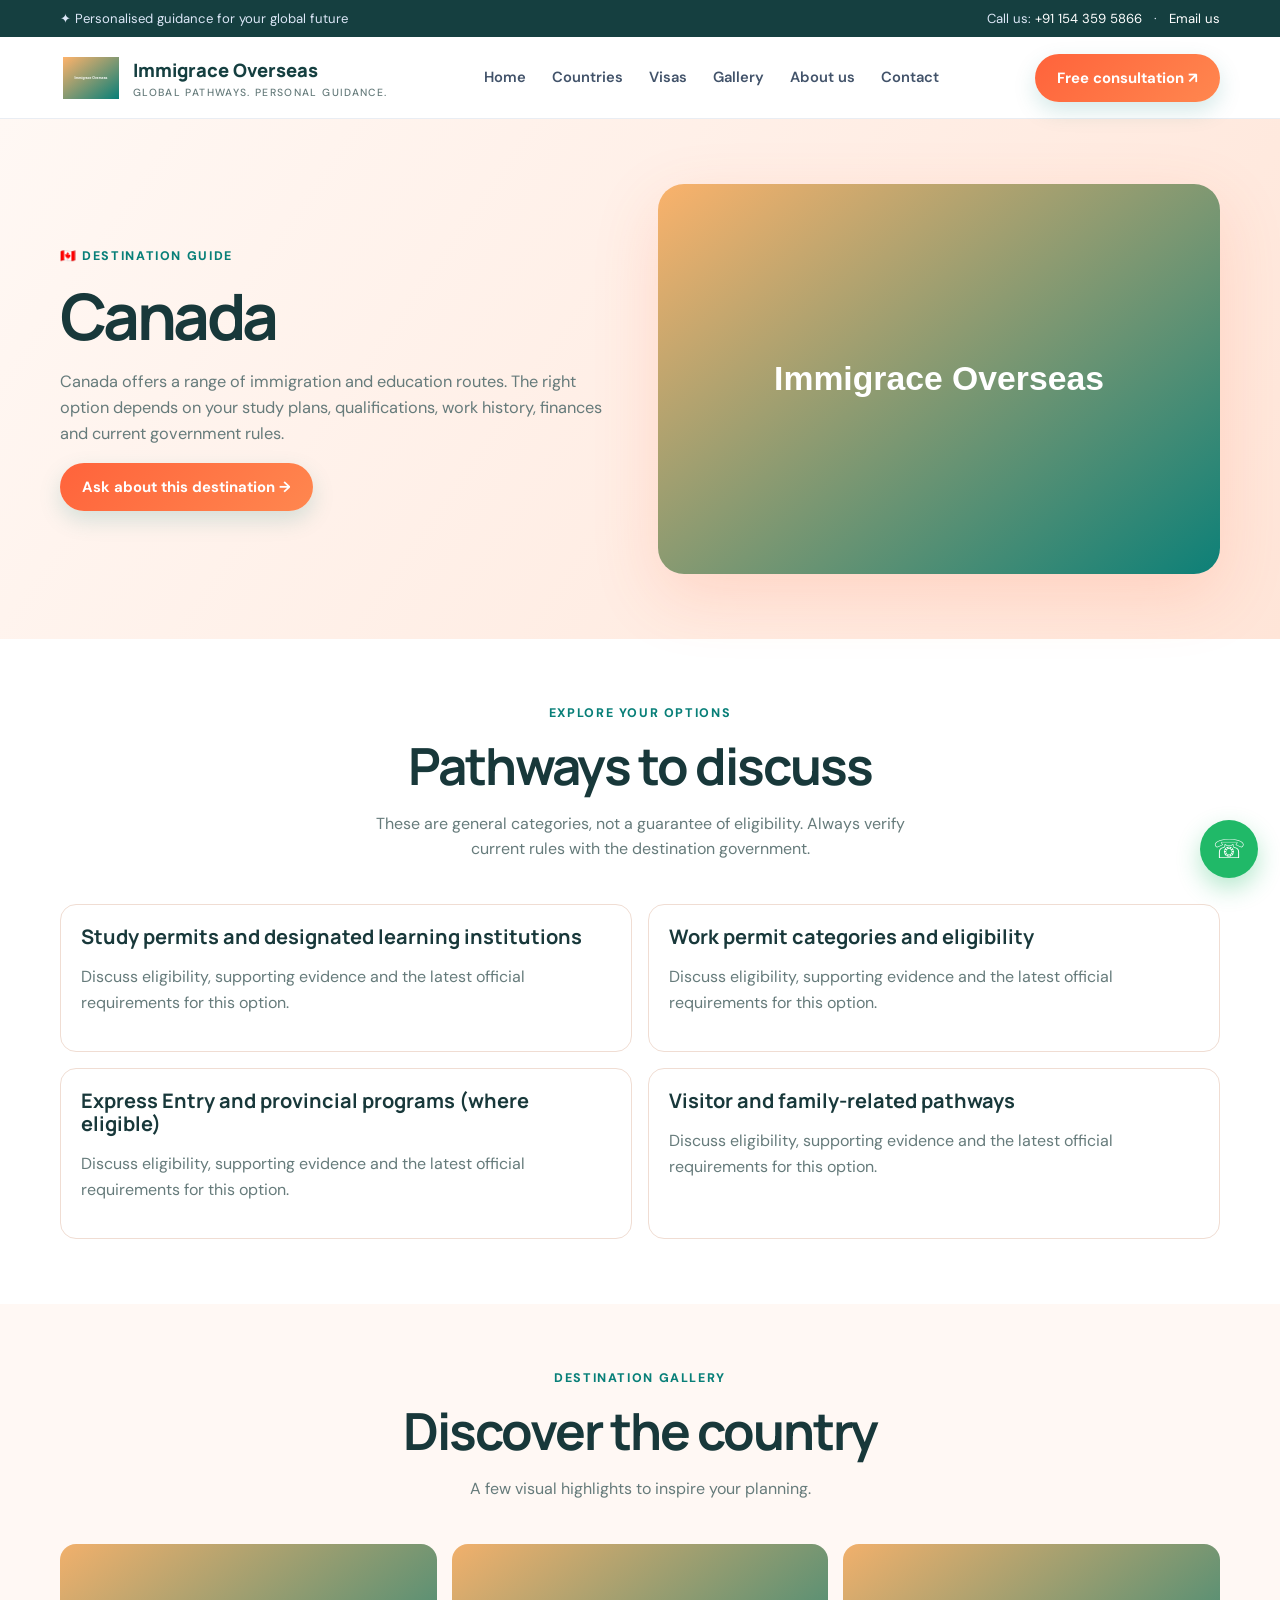
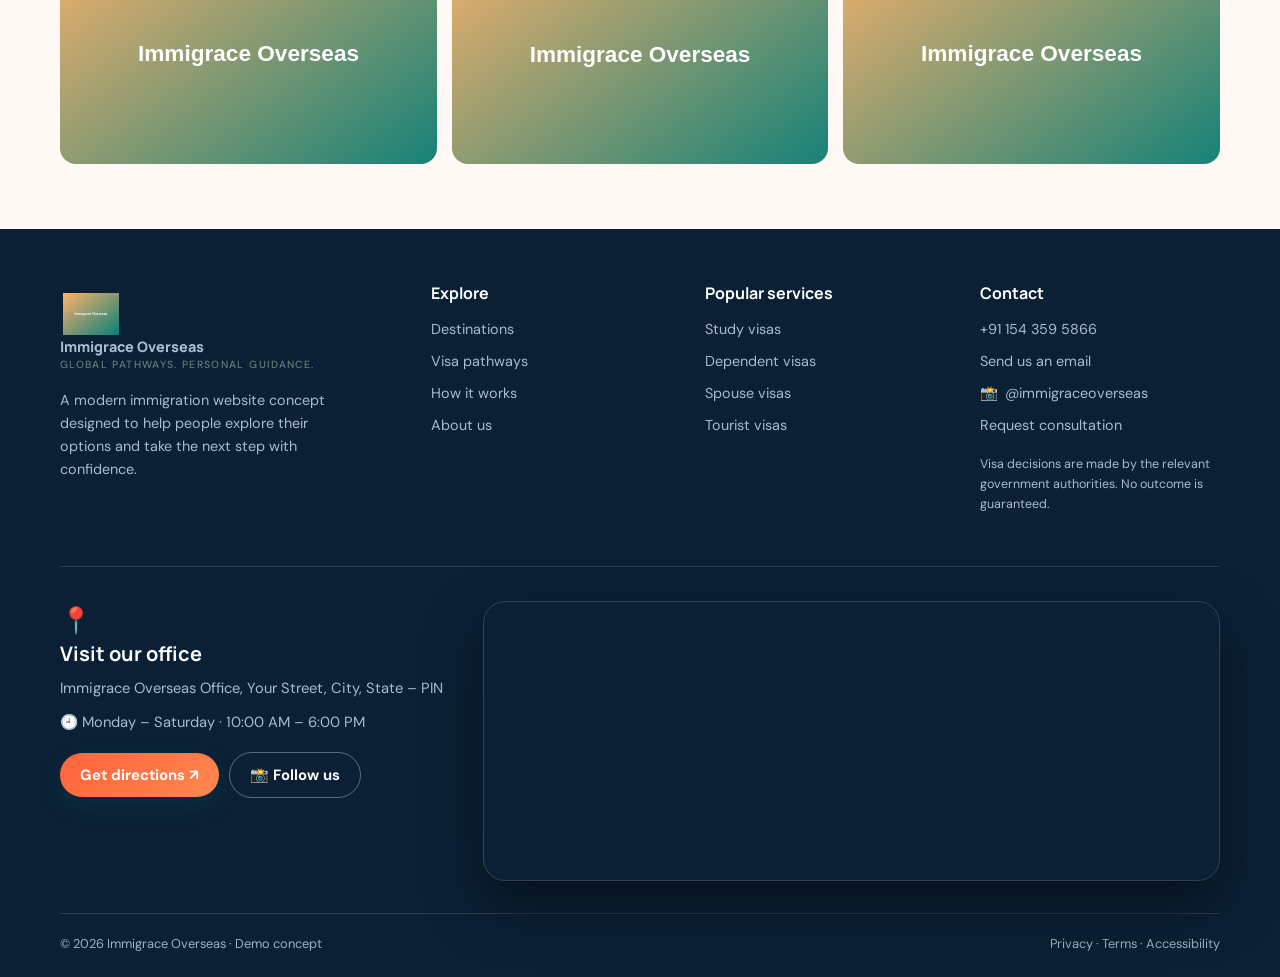
==== country.html @ 8b4bdd53 "init commit" ====
<!doctype html>
<html lang="en">
  <head>
    <meta charset="UTF-8" />
    <meta name="viewport" content="width=device-width, initial-scale=1" />
    <meta
      name="description"
      content="Destination details | Immigrace Overseas"
    />
    <title>Destination details | Immigrace Overseas</title>
    <link rel="preconnect" href="https://fonts.googleapis.com" />
    <link rel="preconnect" href="https://fonts.gstatic.com" crossorigin />
    <link
      href="https://fonts.googleapis.com/css2?family=DM+Sans:wght@400;500;600;700&family=Manrope:wght@400;500;600;700;800&display=swap"
      rel="stylesheet"
    />
    <style>
      :root {
        --navy: #153f40;
        --blue: #087f78;
        --sky: #fff0e8;
        --gold: #ff633b;
        --ink: #18383a;
        --muted: #667b7b;
        --paper: #fff8f4;
        --white: #fff;
        --line: #f0ddd3;
        --radius: 22px;
        --shadow: 0 22px 65px rgba(255, 99, 59, 0.17);
      }
      * {
        box-sizing: border-box;
      }
      html {
        scroll-behavior: smooth;
        scroll-padding-top: 90px;
      }
      body {
        margin: 0;
        font-family: "DM Sans", sans-serif;
        color: var(--ink);
        background: #fff;
        line-height: 1.6;
      }
      h1,
      h2,
      h3,
      h4 {
        font-family: Manrope, sans-serif;
        line-height: 1.15;
        margin: 0 0 16px;
      }
      h1 {
        font-size: clamp(2.8rem, 6vw, 5.3rem);
        letter-spacing: -0.055em;
      }
      h2 {
        font-size: clamp(2rem, 4vw, 3.2rem);
        letter-spacing: -0.04em;
      }
      h3 {
        font-size: 1.25rem;
      }
      p {
        color: var(--muted);
        margin: 0 0 16px;
      }
      .container {
        width: min(1160px, calc(100% - 40px));
        margin: auto;
      }
      .topbar {
        background: var(--navy);
        color: #dce7f7;
        font-size: 0.82rem;
        padding: 8px 0;
      }
      .topbar .container {
        display: flex;
        justify-content: space-between;
        gap: 12px;
        flex-wrap: wrap;
      }
      .topbar a {
        color: #fff;
        text-decoration: none;
      }
      .navbar {
        height: 82px;
        display: flex;
        align-items: center;
        background: #fff;
        position: sticky;
        top: 0;
        z-index: 20;
        border-bottom: 1px solid rgba(229, 234, 241, 0.85);
      }
      .nav-inner {
        display: flex;
        align-items: center;
        justify-content: space-between;
        gap: 24px;
      }
      .brand {
        display: flex;
        align-items: center;
        gap: 11px;
        text-decoration: none;
        color: var(--navy);
        font-family: Manrope, sans-serif;
        font-weight: 800;
        font-size: 1.15rem;
        white-space: nowrap;
      }
      .brand-mark {
        width: 42px;
        height: 42px;
        background: linear-gradient(135deg, #ff633b, #ff874f);
        color: #fff;
        border-radius: 14px;
        display: grid;
        place-items: center;
        font-size: 1.35rem;
        box-shadow: 0 7px 18px #087f7833;
      }
      .brand-logo {
        width: 62px;
        height: 42px;
        object-fit: contain;
        display: block;
        flex-shrink: 0;
      }
      .brand small {
        display: block;
        color: var(--muted);
        font: 500 0.65rem "DM Sans";
        letter-spacing: 0.13em;
        text-transform: uppercase;
      }
      .nav-links {
        display: flex;
        align-items: center;
        gap: 26px;
      }
      .nav-links a {
        font-size: 0.92rem;
        text-decoration: none;
        color: #42536a;
        font-weight: 600;
        transition: color 0.2s;
      }
      .nav-links a:hover {
        color: var(--blue);
      }
      .btn {
        display: inline-flex;
        align-items: center;
        justify-content: center;
        gap: 9px;
        border: 0;
        border-radius: 999px;
        padding: 14px 22px;
        background: linear-gradient(135deg, #ff633b, #ff874f);
        color: #fff;
        text-decoration: none;
        font: 700 0.93rem "DM Sans";
        cursor: pointer;
        transition:
          transform 0.2s,
          box-shadow 0.2s,
          background 0.2s;
        box-shadow: 0 9px 22px #087f782b;
      }
      .btn:hover {
        transform: translateY(-3px);
        box-shadow: 0 14px 28px #087f7838;
        background: #1948bf;
      }
      .btn.light {
        background: #fff;
        color: var(--navy);
        box-shadow: none;
      }
      .btn.outline {
        background: transparent;
        color: var(--blue);
        border: 1px solid #b8dcd5;
        box-shadow: none;
      }
      .menu-btn {
        display: none;
        border: 1px solid var(--line);
        background: #fff;
        border-radius: 12px;
        padding: 9px 12px;
        font-size: 1.3rem;
      }
      @keyframes welcomeRise {
        0% {
          opacity: 0;
          transform: translateY(-34px);
        }
        100% {
          opacity: 1;
          transform: translateY(0);
        }
      }
      .hero-welcome {
        animation: welcomeRise 0.95s cubic-bezier(0.2, 0.75, 0.25, 1) both;
      }
      .hero {
        position: relative;
        overflow: hidden;
        padding: 80px 0 72px;
        background:
          radial-gradient(circle at 88% 15%, #e6eeff 0, transparent 32%),
          linear-gradient(125deg, #f7faff 0%, #fff 58%, #f4f8ff 100%);
      }
      .hero:before {
        content: "";
        position: absolute;
        width: 380px;
        height: 380px;
        border: 1px solid #cce9e3;
        border-radius: 50%;
        right: -170px;
        bottom: -180px;
      }
      .hero-grid {
        display: grid;
        grid-template-columns: 1.02fr 0.98fr;
        align-items: center;
        gap: 45px;
        position: relative;
      }
      .eyebrow {
        display: inline-flex;
        align-items: center;
        gap: 8px;
        background: #e4f6f2;
        color: var(--blue);
        border-radius: 999px;
        padding: 8px 13px;
        font-size: 0.8rem;
        font-weight: 800;
        letter-spacing: 0.04em;
        text-transform: uppercase;
        margin-bottom: 22px;
      }
      .eyebrow i {
        width: 7px;
        height: 7px;
        background: var(--gold);
        border-radius: 50%;
      }
      .hero h1 span {
        color: var(--blue);
        position: relative;
      }
      .hero-copy {
        font-size: 1.08rem;
        max-width: 560px;
        margin: 20px 0 28px;
      }
      .hero-actions {
        display: flex;
        gap: 13px;
        flex-wrap: wrap;
      }
      .trust-row {
        display: flex;
        align-items: center;
        gap: 14px;
        margin-top: 32px;
      }
      .avatars {
        display: flex;
        padding-left: 4px;
      }
      .avatars span {
        width: 34px;
        height: 34px;
        border-radius: 50%;
        border: 3px solid #fff;
        margin-left: -5px;
        background: linear-gradient(135deg, #f7c58b, #d47d64);
        display: grid;
        place-items: center;
        font-size: 0.8rem;
      }
      .avatars span:nth-child(2) {
        background: linear-gradient(135deg, #a6d7d5, #428c99);
      }
      .avatars span:nth-child(3) {
        background: linear-gradient(135deg, #e7c1ed, #9d79c7);
      }
      .trust-row strong {
        display: block;
        font-size: 0.9rem;
      }
      .trust-row small {
        color: var(--muted);
      }
      .hero-visual {
        min-height: 480px;
        position: relative;
        display: grid;
        place-items: center;
      }
      .hero-photo {
        width: 100%;
        height: 450px;
        object-fit: cover;
        border-radius: 32px 32px 110px 32px;
        box-shadow: var(--shadow);
        filter: saturate(0.9);
      }
      .photo-overlay {
        position: absolute;
        inset: 0;
        border-radius: 32px 32px 110px 32px;
        background: linear-gradient(
          0deg,
          rgba(16, 42, 67, 0.32),
          transparent 55%
        );
        pointer-events: none;
      }
      .floating-card {
        position: absolute;
        background: #fff;
        border: 1px solid #ffffffa8;
        border-radius: 18px;
        padding: 16px 19px;
        box-shadow: var(--shadow);
        animation: float 5s ease-in-out infinite;
      }
      .floating-card strong {
        display: block;
        color: var(--navy);
        font-size: 1.08rem;
      }
      .floating-card small {
        color: var(--muted);
      }
      .fc-one {
        left: -28px;
        bottom: 42px;
      }
      .fc-two {
        right: -18px;
        top: 35px;
        animation-delay: -2s;
      }
      .mini-icon {
        display: inline-grid;
        place-items: center;
        width: 35px;
        height: 35px;
        background: #e4f6f2;
        border-radius: 11px;
        margin-right: 8px;
      }
      .hero-note {
        position: absolute;
        bottom: 25px;
        right: 22px;
        color: #fff;
        font-size: 0.82rem;
        font-weight: 700;
        text-shadow: 0 2px 8px #0008;
      }
      .stats {
        padding: 27px 0;
        background: #fff;
        border-bottom: 1px solid var(--line);
      }
      .stats-grid {
        display: grid;
        grid-template-columns: repeat(4, 1fr);
        gap: 20px;
      }
      .stat {
        text-align: center;
        border-right: 1px solid var(--line);
      }
      .stat:last-child {
        border: 0;
      }
      .stat strong {
        font: 800 1.8rem Manrope;
        color: var(--navy);
        display: block;
      }
      .stat span {
        color: var(--muted);
        font-size: 0.86rem;
      }
      section {
        padding: 92px 0;
      }
      .section-head {
        text-align: center;
        max-width: 690px;
        margin: 0 auto 42px;
      }
      .section-head p {
        max-width: 580px;
        margin: 0 auto;
      }
      .section-tag {
        font-size: 0.78rem;
        text-transform: uppercase;
        letter-spacing: 0.13em;
        font-weight: 800;
        color: var(--blue);
        display: block;
        margin-bottom: 12px;
      }
      .countries {
        background: var(--paper);
      }
      .country-grid {
        display: grid;
        grid-template-columns: repeat(4, 1fr);
        gap: 18px;
      }
      .country-card {
        background: #fff;
        border: 1px solid var(--line);
        border-radius: var(--radius);
        overflow: hidden;
        transition:
          transform 0.25s,
          box-shadow 0.25s;
      }
      .country-card:hover {
        transform: translateY(-7px);
        box-shadow: var(--shadow);
      }
      .country-image {
        height: 155px;
        position: relative;
        overflow: hidden;
      }
      .country-image img {
        width: 100%;
        height: 100%;
        object-fit: cover;
        transition: transform 0.5s;
      }
      .country-card:hover .country-image img {
        transform: scale(1.06);
      }
      .flag {
        position: absolute;
        bottom: 12px;
        left: 14px;
        background: #fff;
        border-radius: 12px;
        padding: 6px 10px;
        font-size: 1.3rem;
        box-shadow: 0 5px 16px #0001;
      }
      .country-content {
        padding: 20px;
      }
      .country-content p {
        font-size: 0.9rem;
        min-height: 46px;
      }
      .text-link {
        color: var(--blue);
        font-weight: 800;
        text-decoration: none;
        font-size: 0.9rem;
      }
      .services-grid {
        display: grid;
        grid-template-columns: repeat(3, 1fr);
        gap: 20px;
      }
      .service-card {
        padding: 27px;
        border: 1px solid var(--line);
        border-radius: var(--radius);
        background: #fff;
        transition: all 0.25s;
      }
      .service-card:hover {
        border-color: #b8e2da;
        box-shadow: var(--shadow);
        transform: translateY(-5px);
      }
      .service-icon {
        height: 50px;
        width: 50px;
        border-radius: 15px;
        background: var(--sky);
        display: grid;
        place-items: center;
        font-size: 1.4rem;
        margin-bottom: 22px;
      }
      .service-card p {
        font-size: 0.93rem;
      }
      .service-card a {
        display: inline-block;
        margin-top: 7px;
      }
      .process {
        background: var(--navy);
        color: #fff;
        position: relative;
        overflow: hidden;
      }
      .process:after {
        content: "";
        position: absolute;
        width: 420px;
        height: 420px;
        border: 1px solid #ffffff18;
        border-radius: 50%;
        right: -120px;
        top: -170px;
      }
      .process .section-tag {
        color: #ffb39f;
      }
      .process .section-head p {
        color: #c2d0e1;
      }
      .process-grid {
        display: grid;
        grid-template-columns: repeat(4, 1fr);
        gap: 22px;
        position: relative;
        z-index: 1;
      }
      .step {
        padding: 22px 18px;
        border-top: 1px solid #ffffff40;
        position: relative;
      }
      .step-num {
        width: 44px;
        height: 44px;
        display: grid;
        place-items: center;
        border-radius: 50%;
        background: #1c6864;
        color: #fff;
        font-weight: 800;
        margin-bottom: 22px;
        border: 1px solid #70aaa3;
      }
      .step p {
        color: #c2d0e1;
        font-size: 0.9rem;
      }
      .step h3 {
        color: #fff;
      }
      .why-grid {
        display: grid;
        grid-template-columns: 0.9fr 1.1fr;
        gap: 60px;
        align-items: center;
      }
      .why-image {
        width: 100%;
        height: 440px;
        object-fit: cover;
        border-radius: 28px;
      }
      .check-list {
        list-style: none;
        padding: 0;
        margin: 25px 0;
      }
      .check-list li {
        display: flex;
        gap: 12px;
        margin: 15px 0;
        color: #42536a;
      }
      .check {
        width: 24px;
        height: 24px;
        flex: 0 0 24px;
        background: #e4f8ee;
        color: #11804a;
        border-radius: 50%;
        display: grid;
        place-items: center;
        font-weight: 900;
      }
      .testimonial {
        background: #f6f8fc;
      }
      .quote-card {
        max-width: 780px;
        margin: auto;
        background: #fff;
        border: 1px solid var(--line);
        border-radius: 28px;
        padding: 36px;
        text-align: center;
        box-shadow: 0 12px 35px #102a4308;
      }
      .stars {
        color: #ff633b;
        letter-spacing: 3px;
        font-size: 1.15rem;
        margin-bottom: 16px;
      }
      .quote-card blockquote {
        font: 600 clamp(1.15rem, 2vw, 1.5rem) Manrope;
        line-height: 1.55;
        margin: 0 auto 24px;
        max-width: 650px;
      }
      .person {
        display: flex;
        align-items: center;
        justify-content: center;
        gap: 12px;
      }
      .person-avatar {
        width: 44px;
        height: 44px;
        border-radius: 50%;
        background: #e5edff;
        display: grid;
        place-items: center;
        font-weight: 800;
        color: var(--blue);
      }
      .person strong {
        display: block;
      }
      .person small {
        color: var(--muted);
      }
      .contact {
        background: linear-gradient(120deg, #f7faff, #fff);
      }
      .contact-grid {
        display: grid;
        grid-template-columns: 0.85fr 1.15fr;
        gap: 55px;
        align-items: start;
      }
      .contact-info {
        padding-top: 10px;
      }
      .contact-item {
        display: flex;
        gap: 14px;
        margin: 25px 0;
        align-items: flex-start;
      }
      .contact-item .service-icon {
        margin: 0;
        flex-shrink: 0;
      }
      .contact-item strong {
        display: block;
      }
      .contact-item p {
        margin: 3px 0;
        font-size: 0.92rem;
      }
      .contact-form {
        background: #fff;
        padding: 32px;
        border: 1px solid var(--line);
        border-radius: 26px;
        box-shadow: var(--shadow);
      }
      .form-grid {
        display: grid;
        grid-template-columns: 1fr 1fr;
        gap: 16px;
      }
      .field {
        margin-bottom: 16px;
      }
      .field label {
        display: block;
        font-size: 0.85rem;
        font-weight: 700;
        margin-bottom: 7px;
      }
      .field input,
      .field select,
      .field textarea {
        width: 100%;
        border: 1px solid #dce3ed;
        background: #fbfcfe;
        border-radius: 12px;
        padding: 13px 14px;
        font: inherit;
        color: var(--ink);
        outline: none;
        transition:
          border 0.2s,
          box-shadow 0.2s;
      }
      .field input:focus,
      .field select:focus,
      .field textarea:focus {
        border-color: var(--blue);
        box-shadow: 0 0 0 3px #087f781a;
      }
      .field textarea {
        min-height: 115px;
        resize: vertical;
      }
      .form-note {
        font-size: 0.78rem;
        margin: 12px 0 0;
      }
      .form-status {
        display: none;
        padding: 12px;
        border-radius: 12px;
        background: #e7f8ef;
        color: #116b3c;
        font-size: 0.9rem;
        margin-top: 15px;
      }
      .form-status.show {
        display: block;
      }
      .cta-band {
        padding: 0 0 88px;
      }
      .cta-inner {
        background: linear-gradient(135deg, #ff633b, #ff874f);
        color: #fff;
        border-radius: 28px;
        padding: 42px 48px;
        display: flex;
        justify-content: space-between;
        align-items: center;
        gap: 25px;
        overflow: hidden;
        position: relative;
      }
      .cta-inner:after {
        content: "";
        position: absolute;
        width: 260px;
        height: 260px;
        border: 1px solid #ffffff35;
        border-radius: 50%;
        right: 180px;
        top: -150px;
      }
      .cta-inner h2 {
        font-size: clamp(1.8rem, 3vw, 2.6rem);
        max-width: 650px;
        margin-bottom: 8px;
      }
      .cta-inner p {
        color: #e0e9ff;
        margin: 0;
      }
      .cta-inner > * {
        position: relative;
        z-index: 1;
      }
      footer {
        background: #0b2035;
        color: #d7e2ef;
        padding: 55px 0 22px;
      }
      .footer-grid {
        display: grid;
        grid-template-columns: 1.4fr 1fr 1fr 1fr;
        gap: 35px;
        padding-bottom: 35px;
      }
      .footer-brand {
        color: #fff;
      }
      .footer-grid p {
        color: #a9bbce;
        font-size: 0.9rem;
        max-width: 300px;
        margin-top: 18px;
      }
      .footer-grid h4 {
        color: #fff;
        font-size: 1rem;
        margin-bottom: 16px;
      }
      .footer-grid a {
        display: block;
        color: #a9bbce;
        text-decoration: none;
        font-size: 0.9rem;
        margin: 9px 0;
      }
      .footer-grid a:hover {
        color: #fff;
      }
      .copyright {
        border-top: 1px solid #ffffff20;
        padding-top: 20px;
        display: flex;
        justify-content: space-between;
        gap: 15px;
        flex-wrap: wrap;
        color: #9fb0c2;
        font-size: 0.8rem;
      }
      .whatsapp {
        position: fixed;
        right: 22px;
        bottom: 22px;
        z-index: 25;
        background: #20b968;
        color: #fff;
        text-decoration: none;
        width: 58px;
        height: 58px;
        border-radius: 50%;
        display: grid;
        place-items: center;
        font-size: 1.65rem;
        box-shadow: 0 10px 25px #20b96855;
        transition: transform 0.2s;
      }
      .whatsapp:hover {
        transform: scale(1.08);
      }
      .reveal {
        opacity: 0;
        transform: translateY(22px);
        transition:
          opacity 0.7s ease,
          transform 0.7s ease;
      }
      .reveal.visible {
        opacity: 1;
        transform: translateY(0);
      }
      @keyframes float {
        0%,
        100% {
          transform: translateY(0);
        }
        50% {
          transform: translateY(-10px);
        }
      }
      @media (prefers-reduced-motion: reduce) {
        *,
        *:before,
        *:after {
          scroll-behavior: auto !important;
          animation: none !important;
          transition: none !important;
        }
        .reveal {
          opacity: 1;
          transform: none;
        }
      }
      @media (max-width: 950px) {
        .nav-links {
          gap: 14px;
        }
        .nav-links a {
          font-size: 0.85rem;
        }
        .nav-cta {
          display: none;
        }
        .hero-grid {
          gap: 25px;
        }
        .hero-visual {
          min-height: 400px;
        }
        .hero-photo {
          height: 390px;
        }
        .country-grid {
          grid-template-columns: repeat(2, 1fr);
        }
        .process-grid {
          grid-template-columns: repeat(2, 1fr);
        }
        .footer-grid {
          grid-template-columns: repeat(2, 1fr);
        }
        .why-grid {
          gap: 35px;
        }
      }
      @media (max-width: 720px) {
        .container {
          width: min(100% - 30px, 560px);
        }
        .topbar .container {
          justify-content: center;
          text-align: center;
        }
        .navbar {
          height: 70px;
        }
        .menu-btn {
          display: block;
        }
        .nav-links {
          display: none;
          position: absolute;
          top: 69px;
          left: 0;
          right: 0;
          background: #fff;
          padding: 20px 25px 25px;
          box-shadow: 0 18px 25px #102a4312;
          flex-direction: column;
          align-items: stretch;
          gap: 0;
          border-top: 1px solid var(--line);
        }
        .nav-links.open {
          display: flex;
        }
        .nav-links a {
          padding: 12px 0;
          border-bottom: 1px solid var(--line);
          font-size: 1rem;
        }
        .nav-links a:last-child {
          border: 0;
        }
        .hero {
          padding: 50px 0 42px;
        }
        .hero-grid {
          grid-template-columns: 1fr;
        }
        .hero h1 {
          font-size: clamp(2.7rem, 12vw, 4.2rem);
        }
        .hero-copy {
          font-size: 1rem;
        }
        .hero-visual {
          min-height: 350px;
          margin: 12px 0 0 12px;
        }
        .hero-photo {
          height: 350px;
          border-radius: 25px 25px 75px 25px;
        }
        .photo-overlay {
          border-radius: 25px 25px 75px 25px;
        }
        .fc-one {
          left: -12px;
          bottom: 22px;
        }
        .fc-two {
          right: -8px;
          top: 20px;
        }
        .stats-grid {
          grid-template-columns: repeat(2, 1fr);
          row-gap: 22px;
        }
        .stat:nth-child(2) {
          border: 0;
        }
        .stat strong {
          font-size: 1.55rem;
        }
        section {
          padding: 65px 0;
        }
        .section-head {
          margin-bottom: 30px;
        }
        .country-grid,
        .services-grid {
          grid-template-columns: 1fr;
        }
        .country-image {
          height: 190px;
        }
        .country-content p {
          min-height: 0;
        }
        .process-grid {
          grid-template-columns: 1fr;
          gap: 10px;
        }
        .step {
          padding: 18px 5px;
        }
        .why-grid,
        .contact-grid {
          grid-template-columns: 1fr;
          gap: 28px;
        }
        .why-image {
          height: 300px;
        }
        .quote-card {
          padding: 26px 20px;
        }
        .contact-form {
          padding: 22px;
        }
        .form-grid {
          grid-template-columns: 1fr;
          gap: 0;
        }
        .cta-inner {
          padding: 30px 25px;
          align-items: flex-start;
          flex-direction: column;
        }
        .cta-band {
          padding-bottom: 60px;
        }
        .footer-grid {
          grid-template-columns: 1fr 1fr;
          gap: 25px;
        }
        .footer-grid > div:first-child {
          grid-column: 1/-1;
        }
        .copyright {
          justify-content: center;
          text-align: center;
        }
        .whatsapp {
          width: 52px;
          height: 52px;
          right: 15px;
          bottom: 15px;
        }
      }
      @media (max-width: 390px) {
        .hero-actions .btn {
          width: 100%;
        }
        .footer-grid {
          grid-template-columns: 1fr;
        }
        .footer-grid > div:first-child {
          grid-column: auto;
        }
        .trust-row {
          align-items: flex-start;
        }
        .floating-card {
          padding: 12px;
        }
        .fc-one {
          left: -10px;
        }
        .fc-two {
          right: -5px;
        }
      }

      /* Added visa, destination and gallery sections */
      .visa-grid {
        display: grid;
        grid-template-columns: repeat(4, 1fr);
        gap: 18px;
      }
      .visa-card {
        padding: 25px 22px;
        border: 1px solid var(--line);
        border-radius: var(--radius);
        background: #fff;
        transition:
          transform 0.25s,
          box-shadow 0.25s,
          border-color 0.25s;
      }
      .visa-card:hover {
        transform: translateY(-6px);
        box-shadow: var(--shadow);
        border-color: #b8dcd5;
      }
      .visa-card .service-icon {
        background: linear-gradient(135deg, #e4f6f2, #fff0eb);
      }
      .visa-card p {
        font-size: 0.91rem;
        min-height: 70px;
      }
      .gallery-section {
        background: var(--paper);
      }
      .gallery-grid {
        display: grid;
        grid-template-columns: 1.2fr 1fr 1fr;
        grid-auto-rows: 210px;
        gap: 15px;
      }
      .gallery-item {
        position: relative;
        overflow: hidden;
        border-radius: 18px;
        background: #dceae7;
      }
      .gallery-item:first-child {
        grid-row: span 2;
      }
      .gallery-item img {
        width: 100%;
        height: 100%;
        object-fit: cover;
        display: block;
        transition: transform 0.5s;
      }
      .gallery-item:hover img {
        transform: scale(1.07);
      }
      .gallery-caption {
        position: absolute;
        left: 0;
        right: 0;
        bottom: 0;
        padding: 35px 18px 16px;
        color: white;
        font-weight: 800;
        background: linear-gradient(transparent, rgba(10, 35, 35, 0.78));
      }
      .country-grid {
        grid-template-columns: repeat(3, 1fr);
      }
      .country-image {
        height: 180px;
      }
      @media (max-width: 950px) {
        .visa-grid {
          grid-template-columns: repeat(2, 1fr);
        }
        .country-grid {
          grid-template-columns: repeat(2, 1fr);
        }
        .gallery-grid {
          grid-template-columns: 1fr 1fr;
          grid-auto-rows: 190px;
        }
        .gallery-item:first-child {
          grid-row: span 2;
        }
      }
      @media (max-width: 720px) {
        .visa-grid {
          grid-template-columns: 1fr;
        }
        .country-grid {
          grid-template-columns: 1fr;
        }
        .gallery-grid {
          grid-template-columns: 1fr 1fr;
          grid-auto-rows: 145px;
          gap: 10px;
        }
        .gallery-item:first-child {
          grid-row: span 2;
        }
        .gallery-caption {
          font-size: 0.85rem;
          padding: 28px 12px 12px;
        }
      }

      .testimonial-slider {
        position: relative;
        overflow: hidden;
        max-width: 1000px;
        margin: auto;
      }
      .testimonial-track {
        display: flex;
        gap: 18px;
        transition: transform 0.45s ease;
        will-change: transform;
      }
      .testimonial-slide {
        flex: 0 0 calc(33.333% - 12px);
        min-width: 0;
      }
      .testimonial-slide .quote-card {
        height: 100%;
        padding: 25px 22px;
        text-align: left;
        display: flex;
        flex-direction: column;
        align-items: flex-start;
      }
      .student-photo {
        width: 76px;
        height: 76px;
        object-fit: cover;
        border-radius: 50%;
        margin-bottom: 14px;
        border: 3px solid #e4f6f2;
      }
      .testimonial-meta {
        margin-top: auto;
        padding-top: 18px;
        width: 100%;
      }
      .testimonial-controls {
        display: flex;
        align-items: center;
        justify-content: center;
        gap: 12px;
        margin: 24px 0 0;
      }
      .slider-arrow {
        border: 1px solid var(--line);
        background: #fff;
        color: var(--navy);
        width: 44px;
        height: 44px;
        border-radius: 50%;
        font-size: 1.2rem;
        cursor: pointer;
      }
      .slider-dots {
        display: flex;
        gap: 7px;
        align-items: center;
      }
      .slider-dots button {
        width: 8px;
        height: 8px;
        border: 0;
        border-radius: 99px;
        background: #c8d8d5;
        padding: 0;
        cursor: pointer;
      }
      .slider-dots button.active {
        width: 22px;
        background: var(--blue);
      }
      .view-all-wrap {
        text-align: center;
        margin-top: 25px;
      }
      .detail-hero {
        padding: 65px 0;
        background: linear-gradient(125deg, #fff8f4, #ffe5d8);
      }
      .detail-layout {
        display: grid;
        grid-template-columns: 1fr 1fr;
        gap: 35px;
        align-items: center;
      }
      .detail-hero-image {
        width: 100%;
        height: 390px;
        object-fit: cover;
        border-radius: 26px;
        box-shadow: var(--shadow);
      }
      .detail-copy {
        font-size: 1.02rem;
      }
      .detail-points {
        display: grid;
        grid-template-columns: repeat(2, 1fr);
        gap: 16px;
        margin-top: 28px;
      }
      .detail-point {
        border: 1px solid var(--line);
        border-radius: 16px;
        padding: 20px;
        background: #fff;
      }
      .detail-gallery {
        display: grid;
        grid-template-columns: repeat(3, 1fr);
        gap: 15px;
      }
      .detail-gallery img {
        width: 100%;
        height: 220px;
        object-fit: cover;
        border-radius: 16px;
      }
      .detail-section {
        padding: 65px 0;
      }
      @media (max-width: 950px) {
        .testimonial-slide {
          flex-basis: calc(50% - 9px);
        }
        .detail-gallery {
          grid-template-columns: repeat(2, 1fr);
        }
      }
      @media (max-width: 720px) {
        .testimonial-slide {
          flex-basis: 100%;
        }
        .detail-layout {
          grid-template-columns: 1fr;
        }
        .detail-hero-image {
          height: 280px;
        }
        .detail-points {
          grid-template-columns: 1fr;
        }
        .detail-gallery {
          grid-template-columns: 1fr 1fr;
        }
        .detail-gallery img {
          height: 160px;
        }
      }
    </style>
    <link rel="stylesheet" href="enhance.css" />
  </head>
  <body>
    <div class="topbar">
      <div class="container">
        <span>✦ Personalised guidance for your global future</span
        ><span
          >Call us: <a href="tel:+911543595866">+91 154 359 5866</a> &nbsp; ·
          &nbsp; <a href="mailto:info@immigraceoverseas.com">Email us</a></span
        >
      </div>
    </div>
    <header class="navbar">
      <div class="container nav-inner">
        <a class="brand" href="index.html#home"
          ><img
            class="brand-logo"
            src="https://immigraceoverseas.com/wp-content/uploads/2023/10/logo.png"
            alt="Immigrace Overseas logo"
          /><span
            >Immigrace Overseas<small
              >Global pathways. Personal guidance.</small
            ></span
          ></a
        >
        <button
          class="menu-btn"
          id="menuBtn"
          aria-label="Toggle navigation"
          aria-expanded="false"
        >
          ☰
        </button>
        <nav class="nav-links" id="navLinks" aria-label="Main navigation">
          <a href="index.html#home">Home</a
          ><a href="index.html#destinations">Countries</a
          ><a href="index.html#visas">Visas</a
          ><a href="index.html#gallery">Gallery</a
          ><a href="index.html#about">About us</a
          ><a href="index.html#contact">Contact</a>
        </nav>
        <a class="btn nav-cta" href="index.html#contact">Free consultation ↗</a>
      </div>
    </header>
    <main>
      <section class="detail-hero">
        <div class="container detail-layout">
          <div>
            <span class="section-tag" id="countryFlag">Destination guide</span>
            <h1 id="countryTitle" style="font-size: clamp(2.5rem, 5vw, 4.5rem)">
              Explore your destination
            </h1>
            <p class="detail-copy" id="countryDesc"></p>
            <a class="btn" id="countryEnquire" href="index.html#contact"
              >Ask about this destination →</a
            >
          </div>
          <img
            class="detail-hero-image"
            id="countryHeroImage"
            alt="Destination landscape"
          />
        </div>
      </section>
      <section class="detail-section">
        <div class="container">
          <div class="section-head">
            <span class="section-tag">Explore your options</span>
            <h2>Pathways to discuss</h2>
            <p>
              These are general categories, not a guarantee of eligibility.
              Always verify current rules with the destination government.
            </p>
          </div>
          <div class="detail-points" id="countryPoints"></div>
        </div>
      </section>
      <section class="gallery-section detail-section">
        <div class="container">
          <div class="section-head">
            <span class="section-tag">Destination gallery</span>
            <h2>Discover the country</h2>
            <p>A few visual highlights to inspire your planning.</p>
          </div>
          <div class="detail-gallery" id="countryGallery"></div>
        </div>
      </section>
    </main>
    <footer>
      <div class="container">
        <div class="footer-grid">
          <div>
            <a class="brand footer-brand" href="index.html#home"
              ><img
                class="brand-logo"
                src="https://immigraceoverseas.com/wp-content/uploads/2023/10/logo.png"
                alt="Immigrace Overseas logo"
              /><span
                >Immigrace Overseas<small
                  >Global pathways. Personal guidance.</small
                ></span
              ></a
            >
            <p>
              A modern immigration website concept designed to help people
              explore their options and take the next step with confidence.
            </p>
          </div>
          <div>
            <h4>Explore</h4>
            <a href="index.html#destinations">Destinations</a
            ><a href="index.html#visas">Visa pathways</a
            ><a href="index.html#process">How it works</a
            ><a href="index.html#about">About us</a>
          </div>
          <div>
            <h4>Popular services</h4>
            <a href="visa.html?visa=Study%20Visa">Study visas</a
            ><a href="visa.html?visa=Dependent%20Visa">Dependent visas</a
            ><a href="visa.html?visa=Spouse%20Visa">Spouse visas</a
            ><a href="visa.html?visa=Tourist%20Visa">Tourist visas</a>
          </div>
          <div>
            <h4>Contact</h4>
            <a href="tel:+911543595866">+91 154 359 5866</a
            ><a href="mailto:info@immigraceoverseas.com">Send us an email</a
            ><a
              class="ig"
              data-site-href="instagram"
              href="https://www.instagram.com/immigraceoverseas/"
              target="_blank"
              rel="noopener"
              >📸 <span data-site="instagram">@immigraceoverseas</span></a
            ><a href="index.html#contact">Request consultation</a>
            <p style="font-size: 0.78rem">
              Visa decisions are made by the relevant government authorities. No
              outcome is guaranteed.
            </p>
          </div>
        </div>
        <div class="footer-map reveal">
          <div class="footer-map-info">
            <span class="pin">📍</span>
            <h4>Visit our office</h4>
            <p data-site="address">
              Immigrace Overseas Office, Your Street, City, State – PIN
            </p>
            <p>🕘 Monday – Saturday · 10:00 AM – 6:00 PM</p>
            <a
              class="btn"
              data-site-href="directions"
              href="https://www.google.com/maps/search/?api=1&query=Immigrace%20Overseas"
              target="_blank"
              rel="noopener"
              >Get directions ↗</a
            ><a
              class="btn ghost-light"
              data-site-href="instagram"
              href="https://www.instagram.com/immigraceoverseas/"
              target="_blank"
              rel="noopener"
              >📸 Follow us</a
            >
          </div>
          <div class="map-frame">
            <iframe
              data-site-map
              src="https://www.google.com/maps?q=Immigrace%20Overseas&output=embed"
              title="Immigrace Overseas office location map"
              loading="lazy"
              referrerpolicy="no-referrer-when-downgrade"
              allowfullscreen
            ></iframe>
          </div>
        </div>
        <div class="copyright">
          <span
            >© <span id="year"></span> Immigrace Overseas · Demo concept</span
          ><span>Privacy · Terms · Accessibility</span>
        </div>
      </div>
    </footer>
    <a
      class="whatsapp"
      id="whatsappLink"
      href="https://wa.me/919876543210?text=Hello%2C%20I%27d%20like%20to%20enquire%20about%20immigration%20options."
      target="_blank"
      rel="noopener"
      aria-label="Chat on WhatsApp"
      >☏</a
    >
    <script>
      const menuBtn = document.getElementById("menuBtn"),
        navLinks = document.getElementById("navLinks");
      if (menuBtn && navLinks) {
        menuBtn.addEventListener("click", () => {
          const open = navLinks.classList.toggle("open");
          menuBtn.setAttribute("aria-expanded", String(open));
          menuBtn.textContent = open ? "✕" : "☰";
        });
        navLinks.querySelectorAll("a").forEach((a) =>
          a.addEventListener("click", () => {
            navLinks.classList.remove("open");
            menuBtn.setAttribute("aria-expanded", "false");
            menuBtn.textContent = "☰";
          }),
        );
      }
      document.querySelectorAll(".reveal").forEach((el) => {
        if ("IntersectionObserver" in window) {
          const ob = new IntersectionObserver(
            (es) =>
              es.forEach((e) => {
                if (e.isIntersecting) {
                  e.target.classList.add("visible");
                  ob.unobserve(e.target);
                }
              }),
            { threshold: 0.12 },
          );
          ob.observe(el);
        } else el.classList.add("visible");
      });
      document.getElementById("year").textContent = new Date().getFullYear();
    </script>
    <script>
      const countryData = {
        Canada: [
          "🇨🇦",
          "Study, work and settlement pathways",
          "Canada offers a range of immigration and education routes. The right option depends on your study plans, qualifications, work history, finances and current government rules.",
          "photo-1517935706615-2717063c2225",
          [
            "Study permits and designated learning institutions",
            "Work permit categories and eligibility",
            "Express Entry and provincial programs (where eligible)",
            "Visitor and family-related pathways",
          ],
        ],
        Australia: [
          "🇦🇺",
          "Education, skilled work and visitor options",
          "Explore Australia’s education system, student visa process and eligible skilled or family-related routes. Requirements and conditions depend on the visa subclass.",
          "photo-1523482580672-f109ba8cb9be",
          [
            "Student visa and course enrolment",
            "Skilled migration categories",
            "Eligible work and employer-sponsored routes",
            "Visitor and family visa options",
          ],
        ],
        "United Kingdom": [
          "🇬🇧",
          "Study, work and family routes",
          "The UK has different visa routes for students, eligible workers, visitors and family members. Check the latest official requirements before making decisions.",
          "photo-1513635269975-59663e0ac1ad",
          [
            "Student visa and course sponsorship",
            "Skilled Worker route where eligible",
            "Standard Visitor route",
            "Family visa categories",
          ],
        ],
        "United States": [
          "🇺🇸",
          "Study, visitor and employment categories",
          "The United States has separate visa categories for different purposes, including study, tourism and certain types of employment. Eligibility varies by category and individual case.",
          "photo-1496588152823-86ff7695e68f",
          [
            "Student visa categories",
            "Visitor travel categories",
            "Employment-based categories",
            "Family-related immigration routes",
          ],
        ],
        Ireland: [
          "🇮🇪",
          "Study and eligible employment routes",
          "Ireland offers study and employment-related immigration options subject to course, permit and eligibility requirements. Rules can change, so use official sources for final checks.",
          "photo-1563720223185-11003d516935",
          [
            "Study visa and course requirements",
            "Employment permit categories",
            "Visitor and short-stay options",
            "Residence conditions and renewals",
          ],
        ],
        "New Zealand": [
          "🇳🇿",
          "Study, visitor and skilled pathways",
          "New Zealand has pathways for eligible students, visitors and skilled workers. The available route depends on the purpose of travel and the applicant’s circumstances.",
          "photo-1507699622108-4be3abd695ad",
          [
            "Student visa options",
            "Visitor visa requirements",
            "Skilled residence pathways where eligible",
            "Work visa categories",
          ],
        ],
      };
      const params = new URLSearchParams(location.search),
        requested = params.get("country") || "Canada",
        key =
          Object.keys(countryData).find(
            (k) => k.toLowerCase() === requested.toLowerCase(),
          ) || "Canada",
        data = countryData[key];
      document.title = key + " | Immigrace Overseas";
      document.getElementById("countryFlag").textContent =
        data[0] + " Destination guide";
      document.getElementById("countryTitle").textContent = key;
      document.getElementById("countryDesc").textContent = data[2];
      document.getElementById("countryHeroImage").src =
        "https://images.unsplash.com/" +
        data[3] +
        "?auto=format&fit=crop&w=1200&q=85";
      document.getElementById("countryHeroImage").alt = key + " destination";
      document.getElementById("countryEnquire").href = "index.html#contact";
      document.getElementById("countryPoints").innerHTML = data[4]
        .map(
          (x, i) =>
            '<div class="detail-point"><h3>' +
            x +
            "</h3><p>Discuss eligibility, supporting evidence and the latest official requirements for this option.</p></div>",
        )
        .join("");
      const pics = [
        data[3],
        "photo-1488646953014-85cb44e25828",
        "photo-1518837695005-2083093ee35b",
      ];
      document.getElementById("countryGallery").innerHTML = pics
        .map(
          (p, i) =>
            '<img loading="lazy" src="https://images.unsplash.com/' +
            p +
            '?auto=format&fit=crop&w=700&q=80" alt="' +
            key +
            " travel gallery image " +
            (i + 1) +
            '">',
        )
        .join("");
    </script>
    <script src="enhance.js"></script>
  </body>
</html>
---- enhance.css ----
/* ===== Immigrace enhancements: animation + imagery ===== */
.scroll-progress{position:fixed;top:0;left:0;height:4px;width:0;background:linear-gradient(90deg,#ff633b,#ffb36b,#087f78);z-index:100;transition:width .1s}
.navbar{transition:height .3s,box-shadow .3s,background .3s}.navbar.scrolled{height:76px;box-shadow:0 10px 30px rgba(21,63,64,.12);background:rgba(255,255,255,.92);backdrop-filter:blur(12px)}
.nav-links a{position:relative}.nav-links a:after{content:"";position:absolute;left:0;bottom:-6px;height:2px;width:0;background:#ff633b;transition:width .3s}.nav-links a:hover:after{width:100%}
/* hero slideshow */
.hero-visual{perspective:900px}
.hero-slides{position:relative;width:100%;height:450px;border-radius:32px 32px 110px 32px;overflow:hidden;box-shadow:var(--shadow);animation:girlFloat 6s ease-in-out infinite}
.hero-slides img{position:absolute;inset:0;width:100%;height:100%;object-fit:cover;opacity:0;transform:scale(1.12);transition:opacity 1.2s ease,transform 7s ease}
.hero-slides img.active{opacity:1;transform:scale(1)}
.hero-slides .slide-label{position:absolute;left:22px;bottom:22px;z-index:3;background:rgba(255,255,255,.92);padding:8px 14px;border-radius:999px;font-weight:800;font-size:.85rem;color:var(--navy);animation:cardEntrance .6s both}
.hero-blob{position:absolute;border-radius:50%;filter:blur(60px);opacity:.45;z-index:0;animation:blobMove 12s ease-in-out infinite}
.hero-blob.b1{width:260px;height:260px;background:#ff9a73;top:-40px;left:-60px}.hero-blob.b2{width:300px;height:300px;background:#7fd6cb;bottom:-80px;right:30%;animation-delay:-5s}
@keyframes blobMove{0%,100%{transform:translate(0,0) scale(1)}50%{transform:translate(40px,30px) scale(1.15)}}
.hero-grid{z-index:1}
.rotator{display:inline-block;color:#ff633b;min-width:1ch;border-right:3px solid #ff633b;padding-right:4px;animation:caret .8s step-end infinite}
@keyframes caret{50%{border-color:transparent}}
.hero-dots{position:absolute;right:-6px;top:50%;display:flex;flex-direction:column;gap:8px;z-index:4}
.hero-dots button{width:9px;height:9px;border-radius:50%;border:0;background:#fff;opacity:.6;cursor:pointer;padding:0;transition:all .3s}.hero-dots button.active{height:24px;border-radius:99px;opacity:1;background:#ff633b}
/* marquee */
.marquee{background:linear-gradient(90deg,#ff633b,#ff874f);color:#fff;overflow:hidden;white-space:nowrap;padding:16px 0;transform:rotate(-1deg);margin:-14px -10px 0;position:relative;z-index:3;box-shadow:0 14px 30px rgba(255,99,59,.3)}
.marquee-track{display:inline-flex;gap:46px;animation:marquee 28s linear infinite}.marquee:hover .marquee-track{animation-play-state:paused}
.marquee span{font:800 1.05rem Manrope;letter-spacing:.04em;text-transform:uppercase}
@keyframes marquee{to{transform:translateX(-50%)}}
/* stats */
.stat{transition:transform .3s}.stat:hover{transform:translateY(-4px)}.stat strong{background:linear-gradient(135deg,#153f40,#087f78);-webkit-background-clip:text;background-clip:text;color:transparent}
/* cards */
.country-card,.visa-card,.service-card{transform-style:preserve-3d;will-change:transform}
.country-image:after{content:"";position:absolute;inset:0;background:linear-gradient(transparent 40%,rgba(21,63,64,.45));opacity:0;transition:opacity .4s}.country-card:hover .country-image:after{opacity:1}
.country-card .text-link{display:inline-block;transition:transform .25s}.country-card:hover .text-link{transform:translateX(6px)}
.flag{transition:transform .4s}.country-card:hover .flag{transform:scale(1.2) rotate(-6deg)}
.visa-card{position:relative;overflow:hidden}.visa-card:before{content:"";position:absolute;left:0;top:0;height:4px;width:0;background:linear-gradient(90deg,#ff633b,#087f78);transition:width .5s}.visa-card:hover:before{width:100%}
.visa-card .service-icon{transition:transform .4s}.visa-card:hover .service-icon{transform:rotate(-8deg) scale(1.12)}
/* reveal variants */
.reveal{transition-delay:var(--d,0s)}.reveal.from-left{transform:translateX(-45px)}.reveal.from-right{transform:translateX(45px)}.reveal.zoom{transform:scale(.9)}
.reveal.from-left.visible,.reveal.from-right.visible,.reveal.zoom.visible{transform:none}
/* process line */
.process-grid .step{transition:transform .3s,background .3s}.process-grid .step:hover{transform:translateY(-8px);background:rgba(255,255,255,.06)}
.step-num{animation:softPulse 3s infinite}
/* parallax banner */
.parallax{position:relative;min-height:440px;display:grid;place-items:center;text-align:center;color:#fff;padding:90px 0;background:linear-gradient(rgba(21,63,64,.72),rgba(21,63,64,.72)),url('https://images.unsplash.com/photo-1436491865332-7a61a109cc05?auto=format&fit=crop&w=1800&q=80') center/cover fixed}
.parallax h2{color:#fff;max-width:800px;margin:0 auto 14px}.parallax p{color:#e3efee;max-width:600px;margin:0 auto 26px}
.plane{position:absolute;font-size:2.4rem;top:18%;left:-10%;animation:fly 14s linear infinite;filter:drop-shadow(0 8px 10px rgba(0,0,0,.3))}
@keyframes fly{0%{left:-10%;top:30%;transform:rotate(-10deg)}100%{left:110%;top:8%;transform:rotate(-10deg)}}
.count-row{display:flex;justify-content:center;gap:50px;flex-wrap:wrap;margin-top:34px}.count-row div strong{display:block;font:800 2.4rem Manrope;color:#ffb39f}.count-row small{color:#d6e5e3}
/* university/campus strip */
.campus{background:#fff}.campus-grid{display:grid;grid-template-columns:repeat(4,1fr);gap:16px}
.campus-item{position:relative;border-radius:22px;overflow:hidden;height:300px;box-shadow:0 12px 30px rgba(255,99,59,.12)}
.campus-item:nth-child(even){margin-top:34px}.campus-item img{width:100%;height:100%;object-fit:cover;transition:transform .8s}.campus-item:hover img{transform:scale(1.12) rotate(1deg)}
.campus-item div{position:absolute;inset:auto 0 0;padding:40px 18px 18px;color:#fff;background:linear-gradient(transparent,rgba(10,35,35,.85))}.campus-item h3{color:#fff;margin:0 0 4px;font-size:1.05rem}.campus-item small{opacity:.85}
/* gallery + lightbox */
.gallery-item{cursor:zoom-in}.gallery-caption{transform:translateY(8px);opacity:.92;transition:transform .35s}.gallery-item:hover .gallery-caption{transform:none}
.lightbox{position:fixed;inset:0;background:rgba(10,30,30,.92);display:none;place-items:center;z-index:200;padding:30px;cursor:zoom-out}.lightbox.open{display:grid;animation:cardEntrance .3s both}.lightbox img{max-width:min(1100px,100%);max-height:86vh;border-radius:18px;box-shadow:0 30px 80px #0008}
/* why section */
.why-image{transition:transform .6s}.why-grid .reveal:hover .why-image{transform:scale(1.02)}
.why-wrap{position:relative}.why-badge{position:absolute;right:-18px;bottom:30px;background:#fff;padding:16px 20px;border-radius:18px;box-shadow:var(--shadow);animation:float 5s ease-in-out infinite}.why-badge strong{display:block;color:#ff633b;font:800 1.5rem Manrope}
/* testimonial */
.quote-card{transition:transform .3s,box-shadow .3s}.testimonial-slide .quote-card:hover{transform:translateY(-8px);box-shadow:0 22px 50px #ff633b22}
/* back to top + whatsapp pulse */
.to-top{position:fixed;left:22px;bottom:22px;z-index:25;width:46px;height:46px;border-radius:50%;border:0;background:#153f40;color:#fff;font-size:1.2rem;cursor:pointer;opacity:0;pointer-events:none;transform:translateY(14px);transition:all .3s}.to-top.show{opacity:1;pointer-events:auto;transform:none}
.whatsapp{animation:waPulse 2.4s infinite}@keyframes waPulse{0%{box-shadow:0 0 0 0 #20b96877}70%{box-shadow:0 0 0 18px #20b96800}100%{box-shadow:0 0 0 0 #20b96800}}
.btn{position:relative;overflow:hidden}.btn:after{content:"";position:absolute;top:0;left:-80%;width:50%;height:100%;background:linear-gradient(120deg,transparent,rgba(255,255,255,.45),transparent);transform:skewX(-20deg)}.btn:hover:after{left:130%;transition:left .7s}
@media(max-width:950px){.campus-grid{grid-template-columns:repeat(2,1fr)}.hero-slides{height:390px}.parallax{background-attachment:scroll}}
@media(max-width:720px){.hero-slides{height:350px;border-radius:25px 25px 75px 25px}.campus-grid{grid-template-columns:1fr 1fr}.campus-item{height:210px}.campus-item:nth-child(even){margin-top:0}.marquee{margin:-8px -10px 0}.hero-dots{display:none}.why-badge{right:6px}.count-row{gap:26px}}
@media(prefers-reduced-motion:reduce){.hero-slides,.marquee-track,.plane,.hero-blob,.rotator,.whatsapp,.step-num,.why-badge{animation:none!important}.reveal.from-left,.reveal.from-right,.reveal.zoom{transform:none;opacity:1}}

/* ================= v2: destination cards, visa pathways, contact, map, gallery ================= */
@property --ang{syntax:'<angle>';initial-value:0deg;inherits:false}
@keyframes spinBorder{to{--ang:360deg}}
@keyframes flagPop{0%{transform:scale(1)}40%{transform:scale(1.35) rotate(-10deg)}70%{transform:scale(.95) rotate(6deg)}100%{transform:scale(1.2) rotate(-6deg)}}
@keyframes iconBob{0%,100%{translate:0 0}50%{translate:0 -6px}}
@keyframes ringPulse{0%{transform:scale(.9);opacity:.9}100%{transform:scale(1.5);opacity:0}}
@keyframes tilePop{0%{opacity:0;transform:translateY(26px) scale(.92)}100%{opacity:1;transform:none}}
@keyframes pinDrop{0%{transform:translateY(-14px);opacity:0}60%{transform:translateY(4px);opacity:1}100%{transform:none}}
.countries,#visas{position:relative;overflow:hidden}
.countries .container,#visas .container{position:relative;z-index:1}
.countries:before{content:"";position:absolute;width:440px;height:440px;border-radius:50%;background:radial-gradient(circle,#ffb36b66,transparent 70%);top:-140px;right:-140px;animation:blobMove 14s ease-in-out infinite;pointer-events:none}
#visas:before{content:"";position:absolute;width:420px;height:420px;border-radius:50%;background:radial-gradient(circle,#7fd6cb55,transparent 70%);bottom:-150px;left:-130px;animation:blobMove 16s ease-in-out infinite;animation-delay:-6s;pointer-events:none}
#visas:after{content:"";position:absolute;width:260px;height:260px;border-radius:50%;background:radial-gradient(circle,#ff9a7355,transparent 70%);top:40px;right:-60px;animation:blobMove 12s ease-in-out infinite;pointer-events:none}

/* destination cards */
.country-card{position:relative;isolation:isolate;transition:transform .5s cubic-bezier(.2,.8,.2,1),box-shadow .5s,border-color .5s}
.country-card.reveal{opacity:0;transform:translateY(64px) scale(.9) rotate(var(--rot,0deg))}
.country-card.reveal.visible{opacity:1;transform:none}
.country-card:nth-child(odd){--rot:-2.5deg}.country-card:nth-child(even){--rot:2.5deg}
.country-card:hover{box-shadow:0 30px 70px rgba(255,99,59,.28);border-color:transparent}
.country-card:before{content:"";position:absolute;inset:0;border-radius:inherit;padding:2.5px;background:conic-gradient(from var(--ang),#ff633b,#ffb36b,#087f78,#7fd6cb,#ff633b);-webkit-mask:linear-gradient(#000 0 0) content-box,linear-gradient(#000 0 0);-webkit-mask-composite:xor;mask:linear-gradient(#000 0 0) content-box exclude,linear-gradient(#000 0 0);opacity:0;transition:opacity .45s;animation:spinBorder 4s linear infinite;pointer-events:none;z-index:5}
.country-card:hover:before{opacity:1}
.country-card:after{content:"";position:absolute;top:0;left:-130%;width:55%;height:100%;background:linear-gradient(110deg,transparent,rgba(255,255,255,.5),transparent);transform:skewX(-18deg);z-index:4;pointer-events:none}
.country-card:hover:after{left:170%;transition:left 1s ease}
.country-image img{transform:scale(1.03);transition:transform 1s cubic-bezier(.2,.8,.2,1),filter .6s}
.country-card:hover .country-image img{transform:scale(1.16) translate(calc(var(--px,0)*-12px),calc(var(--py,0)*-10px));filter:saturate(1.15) brightness(1.04)}
.country-image:before{content:"Explore pathways →";position:absolute;left:50%;top:50%;z-index:3;white-space:nowrap;background:rgba(255,255,255,.96);color:var(--navy);font:800 .85rem Manrope,sans-serif;padding:10px 18px;border-radius:999px;box-shadow:0 12px 30px #0003;opacity:0;transform:translate(-50%,-20%) scale(.8);transition:opacity .4s,transform .5s cubic-bezier(.2,.8,.2,1)}
.country-card:hover .country-image:before{opacity:1;transform:translate(-50%,-50%) scale(1)}
.flag{z-index:4}.country-card:hover .flag{animation:flagPop .7s forwards}
.country-content h3{position:relative;display:inline-block}
.country-content h3:after{content:"";position:absolute;left:0;bottom:-5px;height:3px;width:0;border-radius:3px;background:linear-gradient(90deg,#ff633b,#ffb36b);transition:width .55s cubic-bezier(.2,.8,.2,1)}
.country-card:hover .country-content h3:after{width:100%}
.country-card:hover,.visa-card:hover{transition-duration:.18s,.5s,.5s}
.country-card.settled,.visa-card.settled{transition-delay:0s!important}

/* visa pathways */
.visa-grid{counter-reset:visa;perspective:1200px}
.visa-card{isolation:isolate;counter-increment:visa;transition:transform .5s cubic-bezier(.2,.8,.2,1),box-shadow .5s,border-color .5s}
.visa-card.reveal{opacity:0;transform:rotateX(26deg) translateY(56px) scale(.94);transform-origin:50% 100%}
.visa-card.reveal.visible{opacity:1;transform:none}
.visa-card:hover{box-shadow:0 28px 64px rgba(255,99,59,.26);border-color:#ffb39f}
.visa-card:after{content:"";position:absolute;inset:0;background:radial-gradient(260px circle at var(--mx,50%) var(--my,50%),rgba(255,99,59,.17),transparent 70%);opacity:0;transition:opacity .4s;z-index:-1;pointer-events:none}
.visa-card:hover:after{opacity:1}
.visa-card h3:before{content:counter(visa,decimal-leading-zero);position:absolute;right:18px;top:10px;font:800 3.4rem Manrope,sans-serif;line-height:1;color:rgba(255,99,59,.09);transition:transform .5s,color .5s;pointer-events:none}
.visa-card:hover h3:before{color:rgba(255,99,59,.22);transform:translateY(-5px) scale(1.12)}
.visa-card .service-icon{position:relative;animation:iconBob 4s ease-in-out infinite;animation-delay:calc(var(--i,0)*.45s)}
.visa-card .service-icon:after{content:"";position:absolute;inset:-4px;border-radius:19px;border:2px solid #ff633b;opacity:0;pointer-events:none}
.visa-card:hover .service-icon:after{animation:ringPulse 1.1s ease-out infinite}
.visa-card .text-link{display:inline-block;transition:transform .3s,color .3s}
.visa-card:hover .text-link{transform:translateX(7px);color:#e84d28}

/* contact + footer map */
.contact-item a{color:var(--blue);font-weight:700;text-decoration:none}.contact-item a:hover{text-decoration:underline}
.contact-item{transition:transform .3s}.contact-item:hover{transform:translateX(6px)}
.contact-item .service-icon{transition:transform .4s,background .3s}.contact-item:hover .service-icon{transform:rotate(-8deg) scale(1.1);background:#ffe1d2}
.footer-map{display:grid;grid-template-columns:.8fr 1.5fr;gap:30px;align-items:stretch;border-top:1px solid #ffffff20;padding:34px 0 32px}
.footer-map-info h4{color:#fff;font-size:1.25rem;margin-bottom:12px}
.footer-map-info p{color:#a9bbce;font-size:.92rem;max-width:none;margin:0 0 10px}
.footer-map-info .pin{display:inline-block;font-size:1.6rem;animation:pinDrop 1s both}
.footer-map-info .btn{margin:8px 10px 0 0;padding:12px 20px}
.btn.ghost-light{background:transparent;border:1px solid #ffffff55;box-shadow:none;color:#fff}.btn.ghost-light:hover{background:#ffffff18}
.map-frame{position:relative;border-radius:22px;overflow:hidden;min-height:280px;border:1px solid #ffffff26;box-shadow:0 24px 60px #0007}
.map-frame iframe{position:absolute;inset:0;width:100%;height:100%;border:0}
.footer-grid a.ig{display:flex;align-items:center;gap:7px}

/* gallery button */
.view-all-wrap{text-align:center;margin-top:34px}
.view-all-wrap .btn{padding:16px 30px;font-size:1rem}
.view-all-wrap .btn span{display:inline-block;transition:transform .3s}.view-all-wrap .btn:hover span{transform:translateX(6px)}

@media(max-width:900px){.footer-map{grid-template-columns:1fr}.map-frame{min-height:250px}}
@media(hover:none){.country-image:before{display:none}}
@media(prefers-reduced-motion:reduce){.country-card.reveal,.visa-card.reveal{opacity:1;transform:none}.country-card:before,.visa-card .service-icon,.countries:before,#visas:before,#visas:after{animation:none!important}}
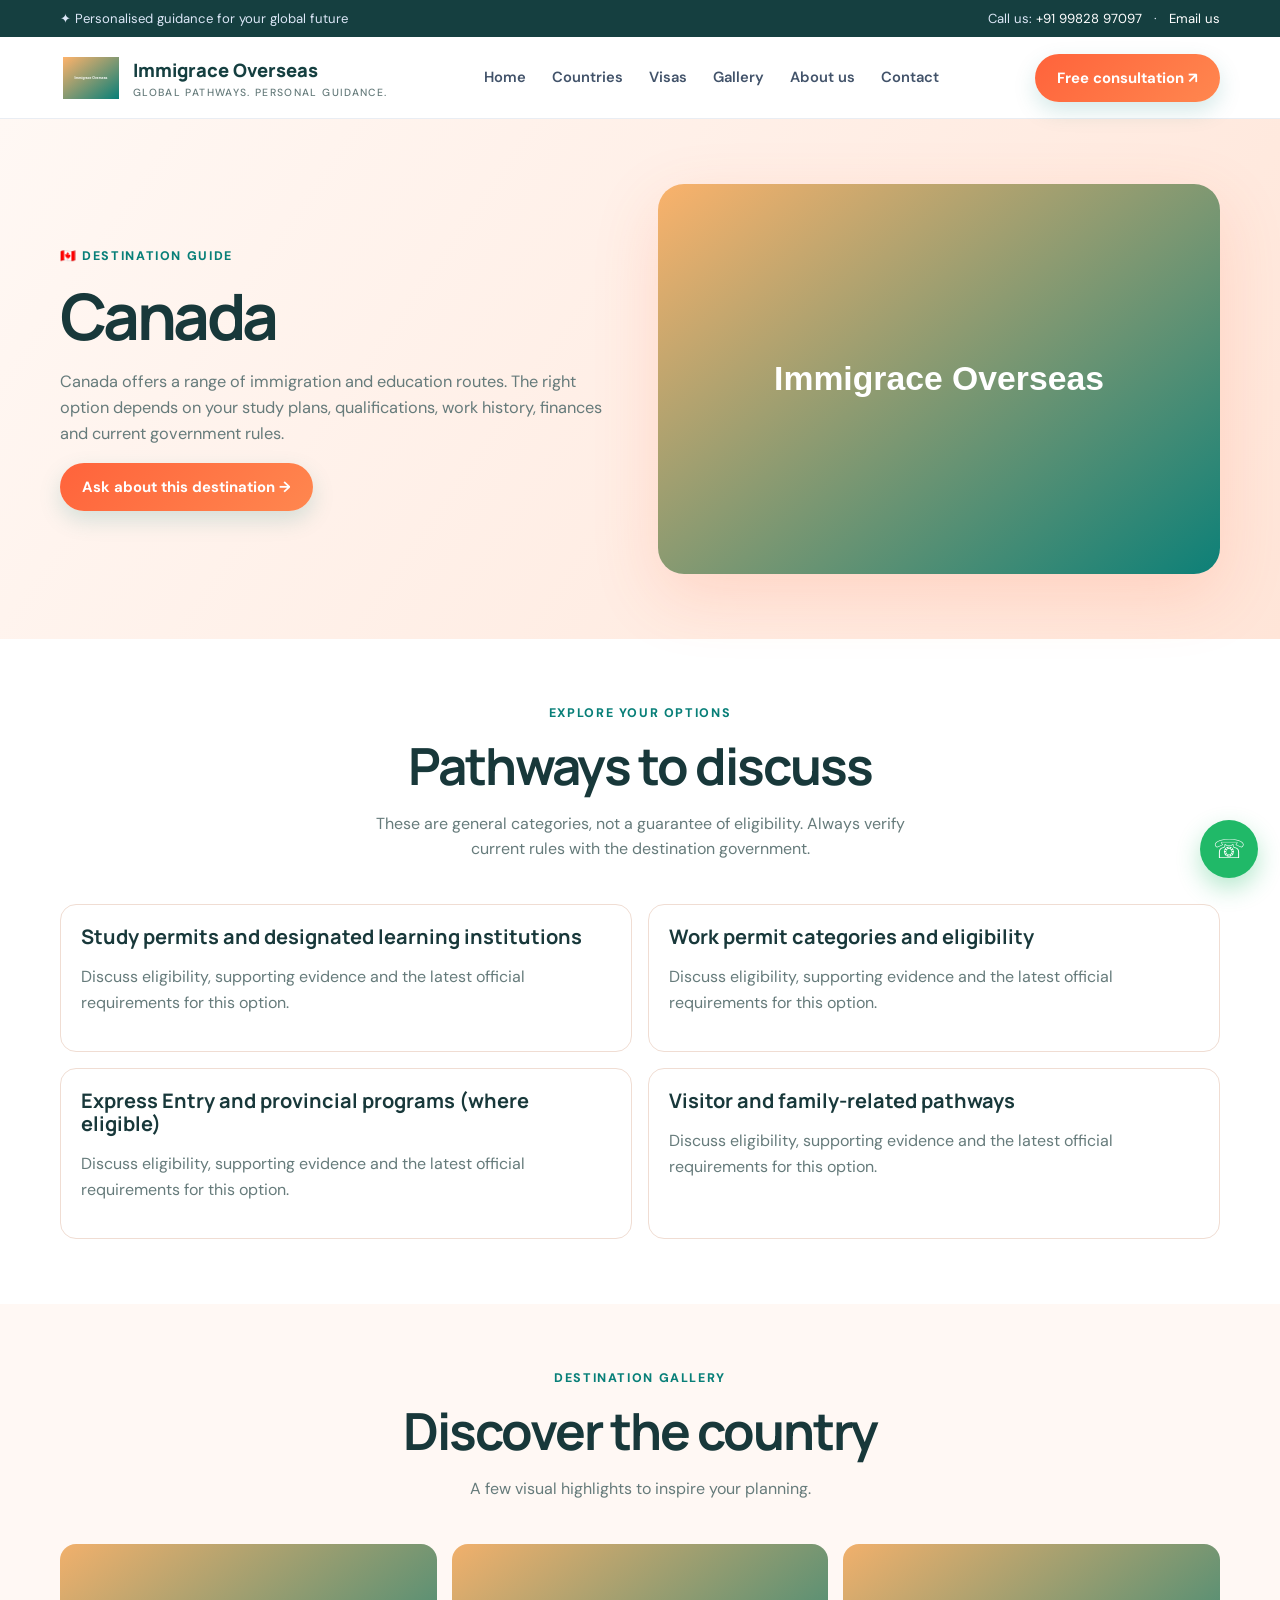
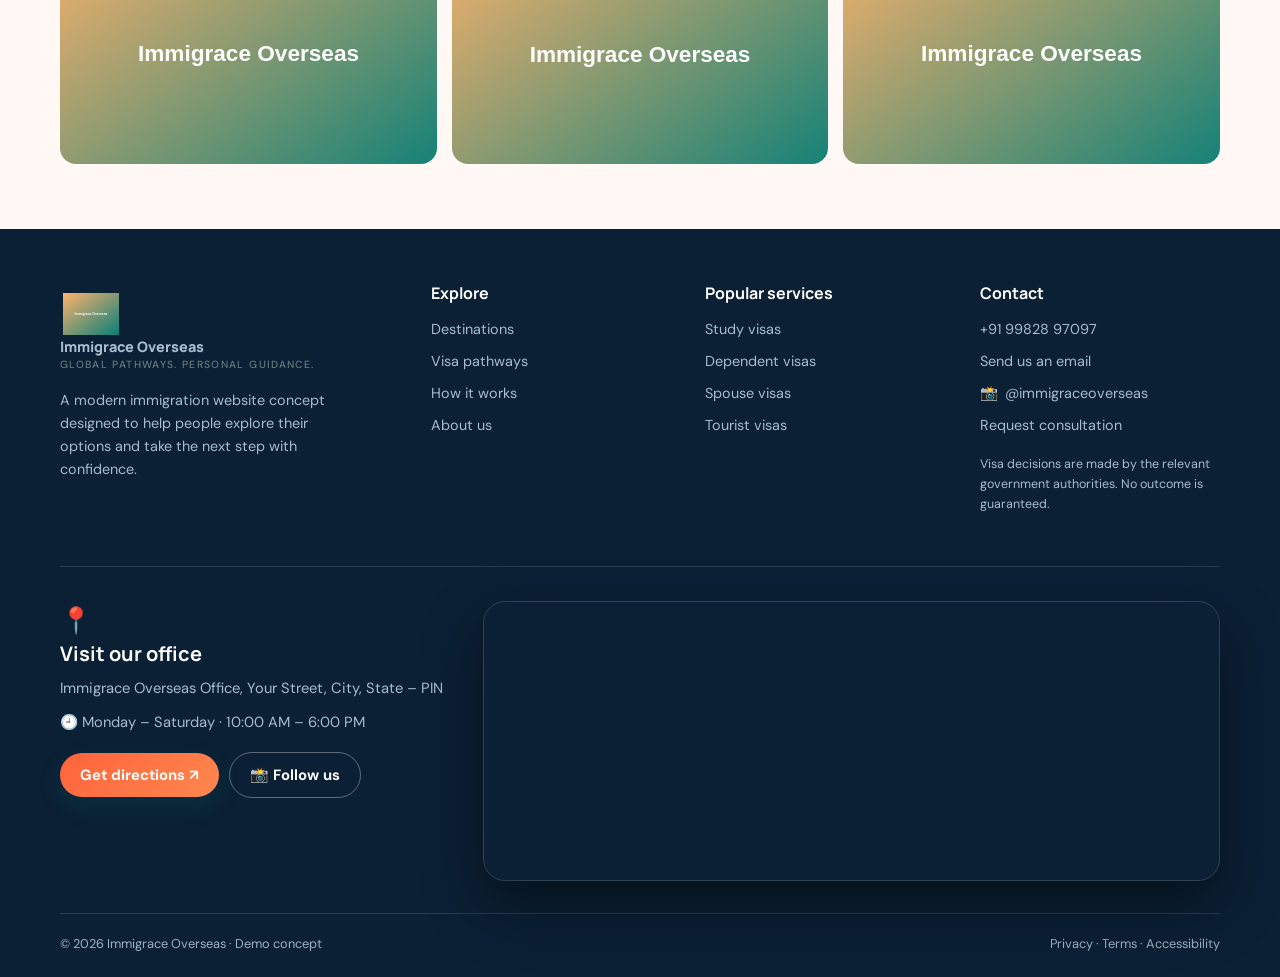
==== commit 762a539d: "Update site contact and content Co-authored-by: Copilot <223556219+Copilot@users.noreply.github.com>" ====
--- a/country.html
+++ b/country.html
@@ -1339,7 +1339,7 @@
       <div class="container">
         <span>✦ Personalised guidance for your global future</span
         ><span
-          >Call us: <a href="tel:+911543595866">+91 154 359 5866</a> &nbsp; ·
+          >Call us: <a href="tel:+919982897097">+91 99828 97097</a> &nbsp; ·
           &nbsp; <a href="mailto:info@immigraceoverseas.com">Email us</a></span
         >
       </div>
@@ -1456,15 +1456,15 @@
           </div>
           <div>
             <h4>Contact</h4>
-            <a href="tel:+911543595866">+91 154 359 5866</a
+            <a href="tel:+919982897097">+91 99828 97097</a
             ><a href="mailto:info@immigraceoverseas.com">Send us an email</a
             ><a
               class="ig"
               data-site-href="instagram"
-              href="https://www.instagram.com/immigraceoverseas/"
+              href="https://www.instagram.com/immigroup_sriganganagar/"
               target="_blank"
               rel="noopener"
-              >📸 <span data-site="instagram">@immigraceoverseas</span></a
+              >📸 <span data-site="instagram">@immigroup_sriganganagar</span></a
             ><a href="index.html#contact">Request consultation</a>
             <p style="font-size: 0.78rem">
               Visa decisions are made by the relevant government authorities. No
@@ -1477,20 +1477,20 @@
             <span class="pin">📍</span>
             <h4>Visit our office</h4>
             <p data-site="address">
-              Immigrace Overseas Office, Your Street, City, State – PIN
+              47 H Block, 2nd Floor, Godara College Road, Sri Ganganagar 335001
             </p>
             <p>🕘 Monday – Saturday · 10:00 AM – 6:00 PM</p>
             <a
               class="btn"
               data-site-href="directions"
-              href="https://www.google.com/maps/search/?api=1&query=Immigrace%20Overseas"
+              href="https://www.google.com/maps/search/?api=1&query=Immigroup%20Overseas%20Consultants%20Sriganganagar"
               target="_blank"
               rel="noopener"
               >Get directions ↗</a
             ><a
               class="btn ghost-light"
               data-site-href="instagram"
-              href="https://www.instagram.com/immigraceoverseas/"
+              href="https://www.instagram.com/immigroup_sriganganagar/"
               target="_blank"
               rel="noopener"
               >📸 Follow us</a
@@ -1499,7 +1499,7 @@
           <div class="map-frame">
             <iframe
               data-site-map
-              src="https://www.google.com/maps?q=Immigrace%20Overseas&output=embed"
+              src="https://www.google.com/maps/dir/31.2508416,75.7039104/Immigroup+Overseas+Consultant,+47+H+Block,+Godara+College+Rd,+near+SBI+Bank,+A+Block,+P+Block,+Sri+Ganganagar,+Rajasthan+335001/@30.5777943,72.5759758,7z/data=!3m1!4b1!4m9!4m8!1m1!4e1!1m5!1m1!1s0x3917b5dbeb0bd7bd:0x82af49262dd89c39!2m2!1d73.8671847!2d29.9241617?entry=ttu&g_ep=EgoyMDI2MTAyMC4wIKXMDSoASAFQAw%3D%3D"
               title="Immigrace Overseas office location map"
               loading="lazy"
               referrerpolicy="no-referrer-when-downgrade"
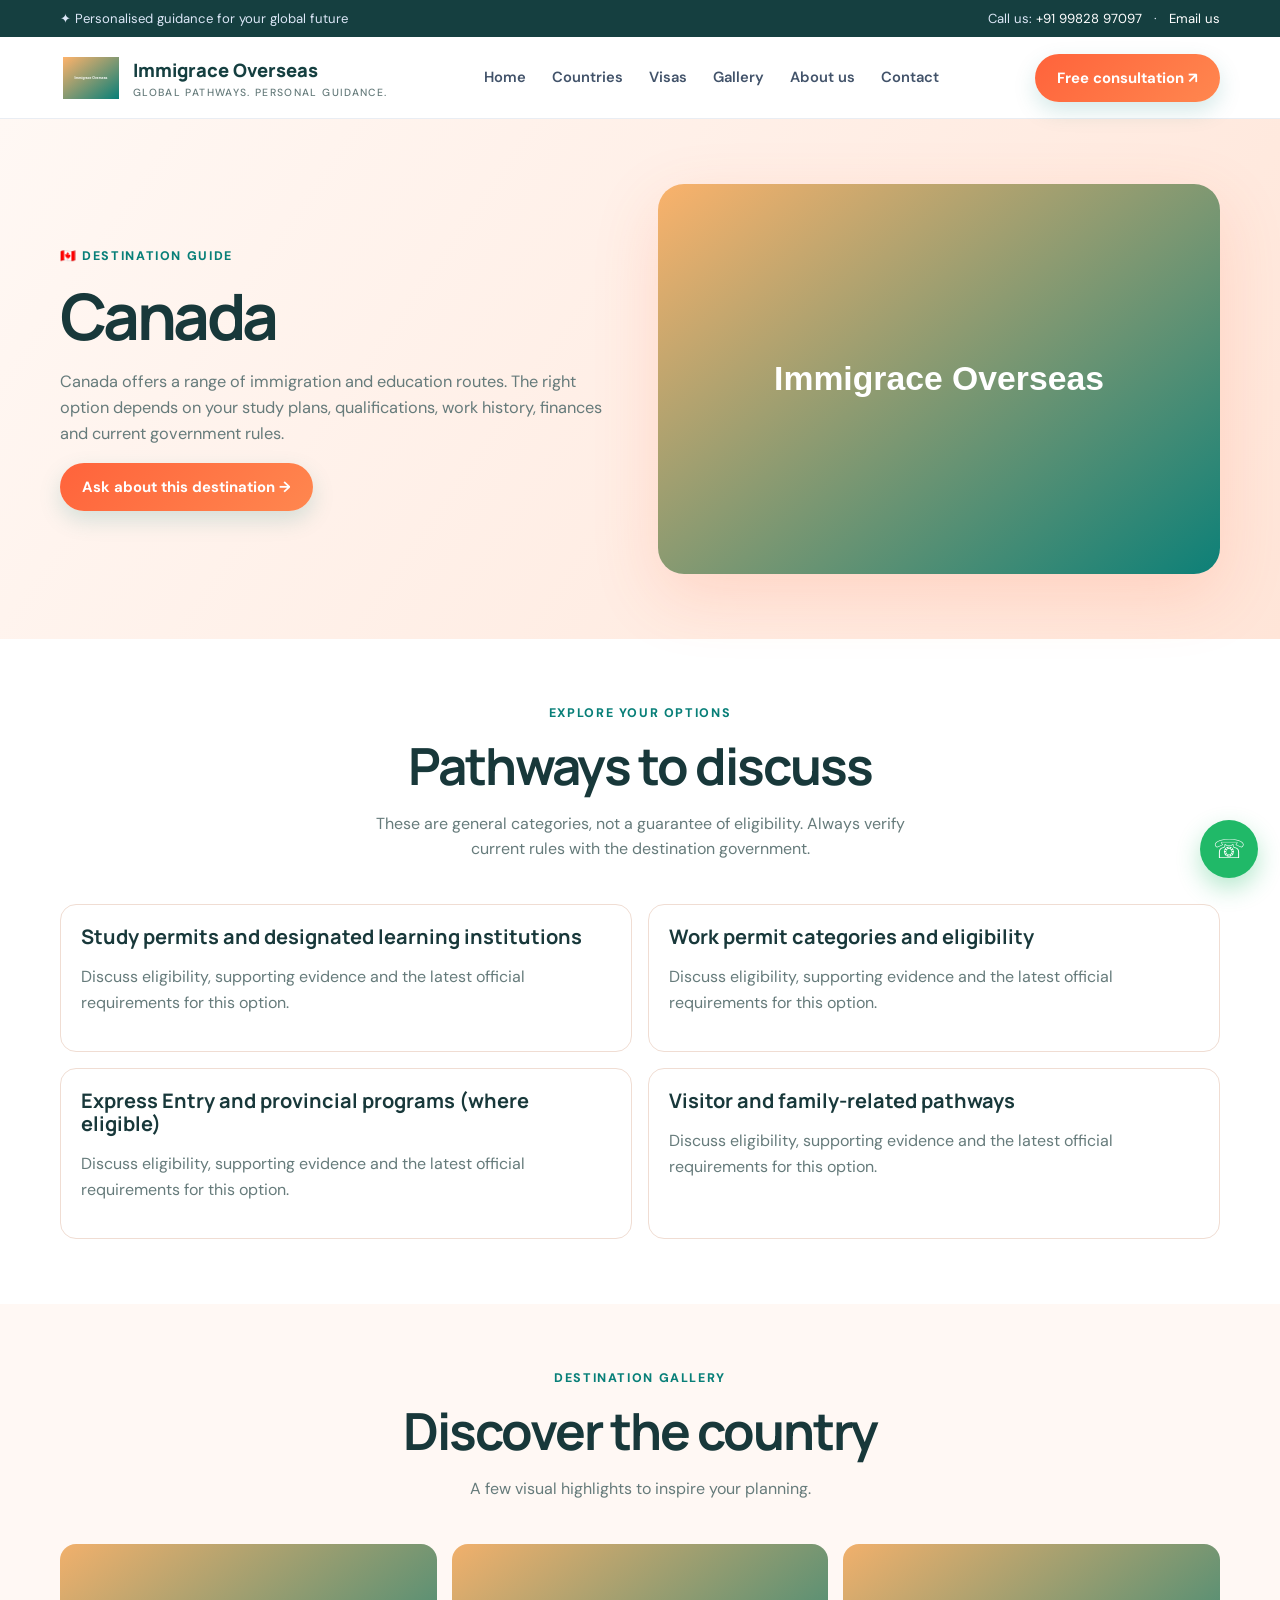
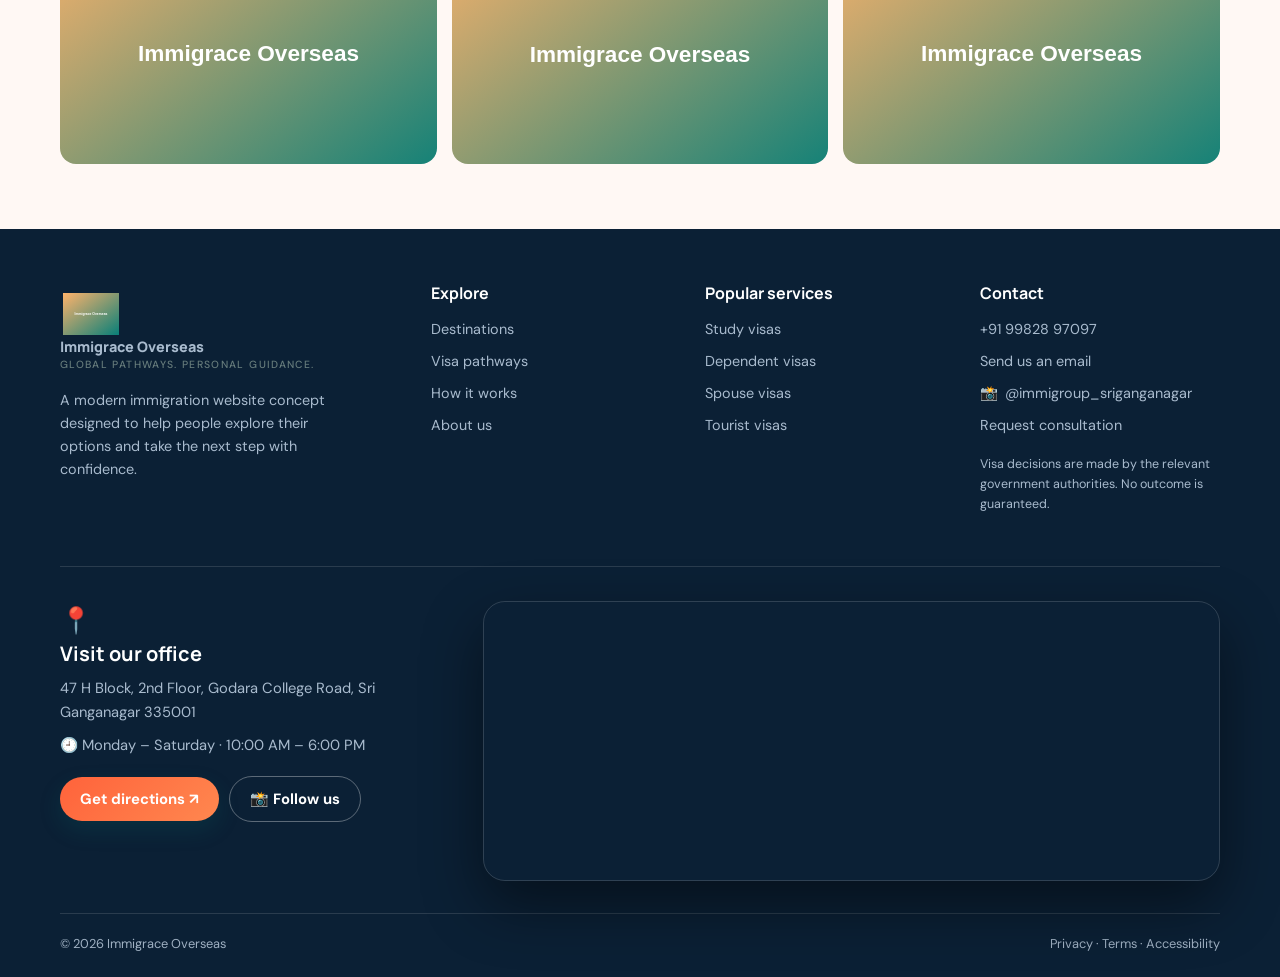
==== commit 9357f379: "Update contact links and site details Co-authored-by: Copilot <223556219+Copilot@users.noreply.githu" ====
--- a/country.html
+++ b/country.html
@@ -1509,7 +1509,7 @@
         </div>
         <div class="copyright">
           <span
-            >© <span id="year"></span> Immigrace Overseas · Demo concept</span
+            >© <span id="year"></span>  Immigrace Overseas </span
           ><span>Privacy · Terms · Accessibility</span>
         </div>
       </div>
@@ -1517,7 +1517,7 @@
     <a
       class="whatsapp"
       id="whatsappLink"
-      href="https://wa.me/919876543210?text=Hello%2C%20I%27d%20like%20to%20enquire%20about%20immigration%20options."
+      href="https://wa.me/919982897097?text=Hello%2C%20I%27d%20like%20to%20enquire%20about%20immigration%20options."
       target="_blank"
       rel="noopener"
       aria-label="Chat on WhatsApp"
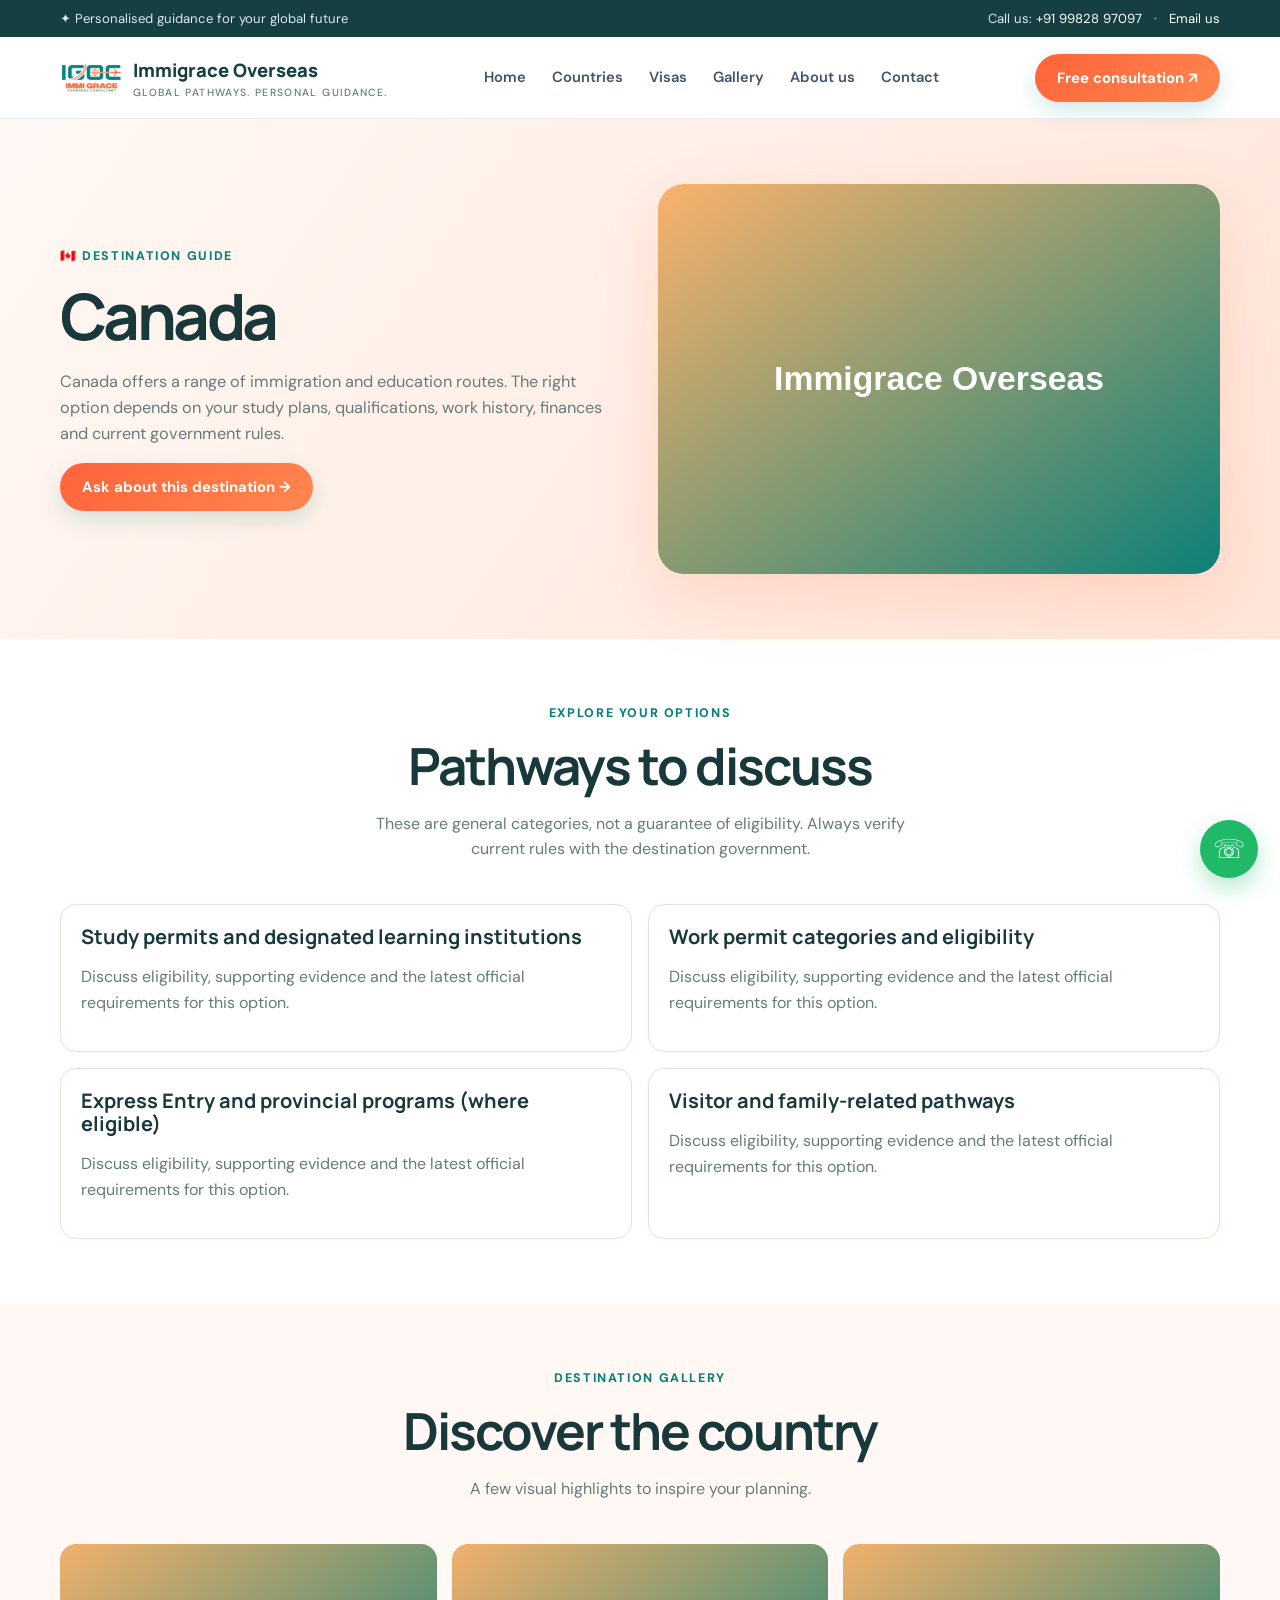
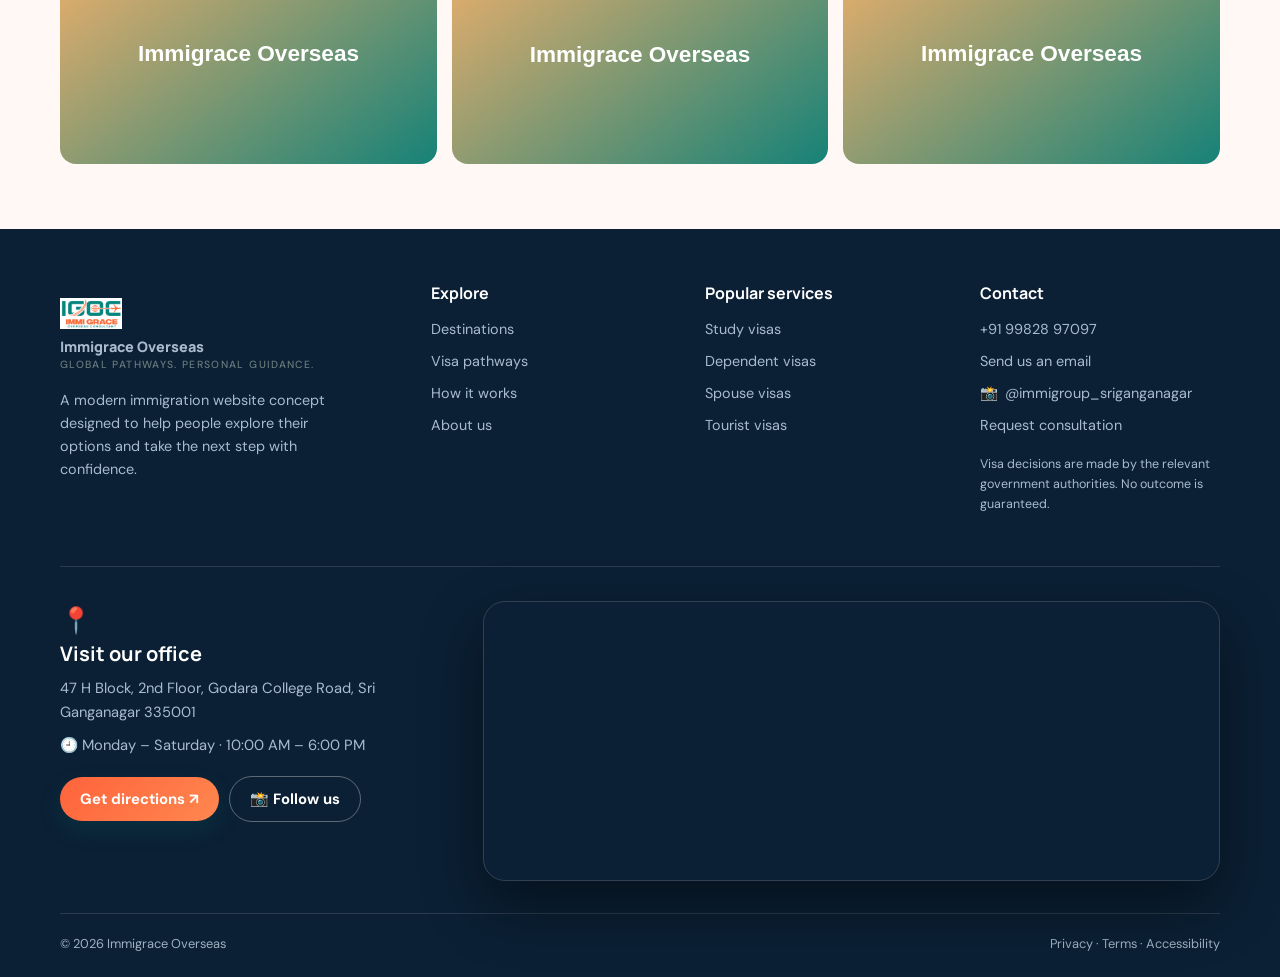
==== commit 58a745e9: "Update contact form and local branding assets Co-authored-by: Copilot <223556219+Copilot@users.norep" ====
--- a/country.html
+++ b/country.html
@@ -1349,7 +1349,7 @@
         <a class="brand" href="index.html#home"
           ><img
             class="brand-logo"
-            src="https://immigraceoverseas.com/wp-content/uploads/2023/10/logo.png"
+            src="assets/images/logo/image.png"
             alt="Immigrace Overseas logo"
           /><span
             >Immigrace Overseas<small
@@ -1427,7 +1427,7 @@
             <a class="brand footer-brand" href="index.html#home"
               ><img
                 class="brand-logo"
-                src="https://immigraceoverseas.com/wp-content/uploads/2023/10/logo.png"
+                src="assets/images/logo/image.png"
                 alt="Immigrace Overseas logo"
               /><span
                 >Immigrace Overseas<small
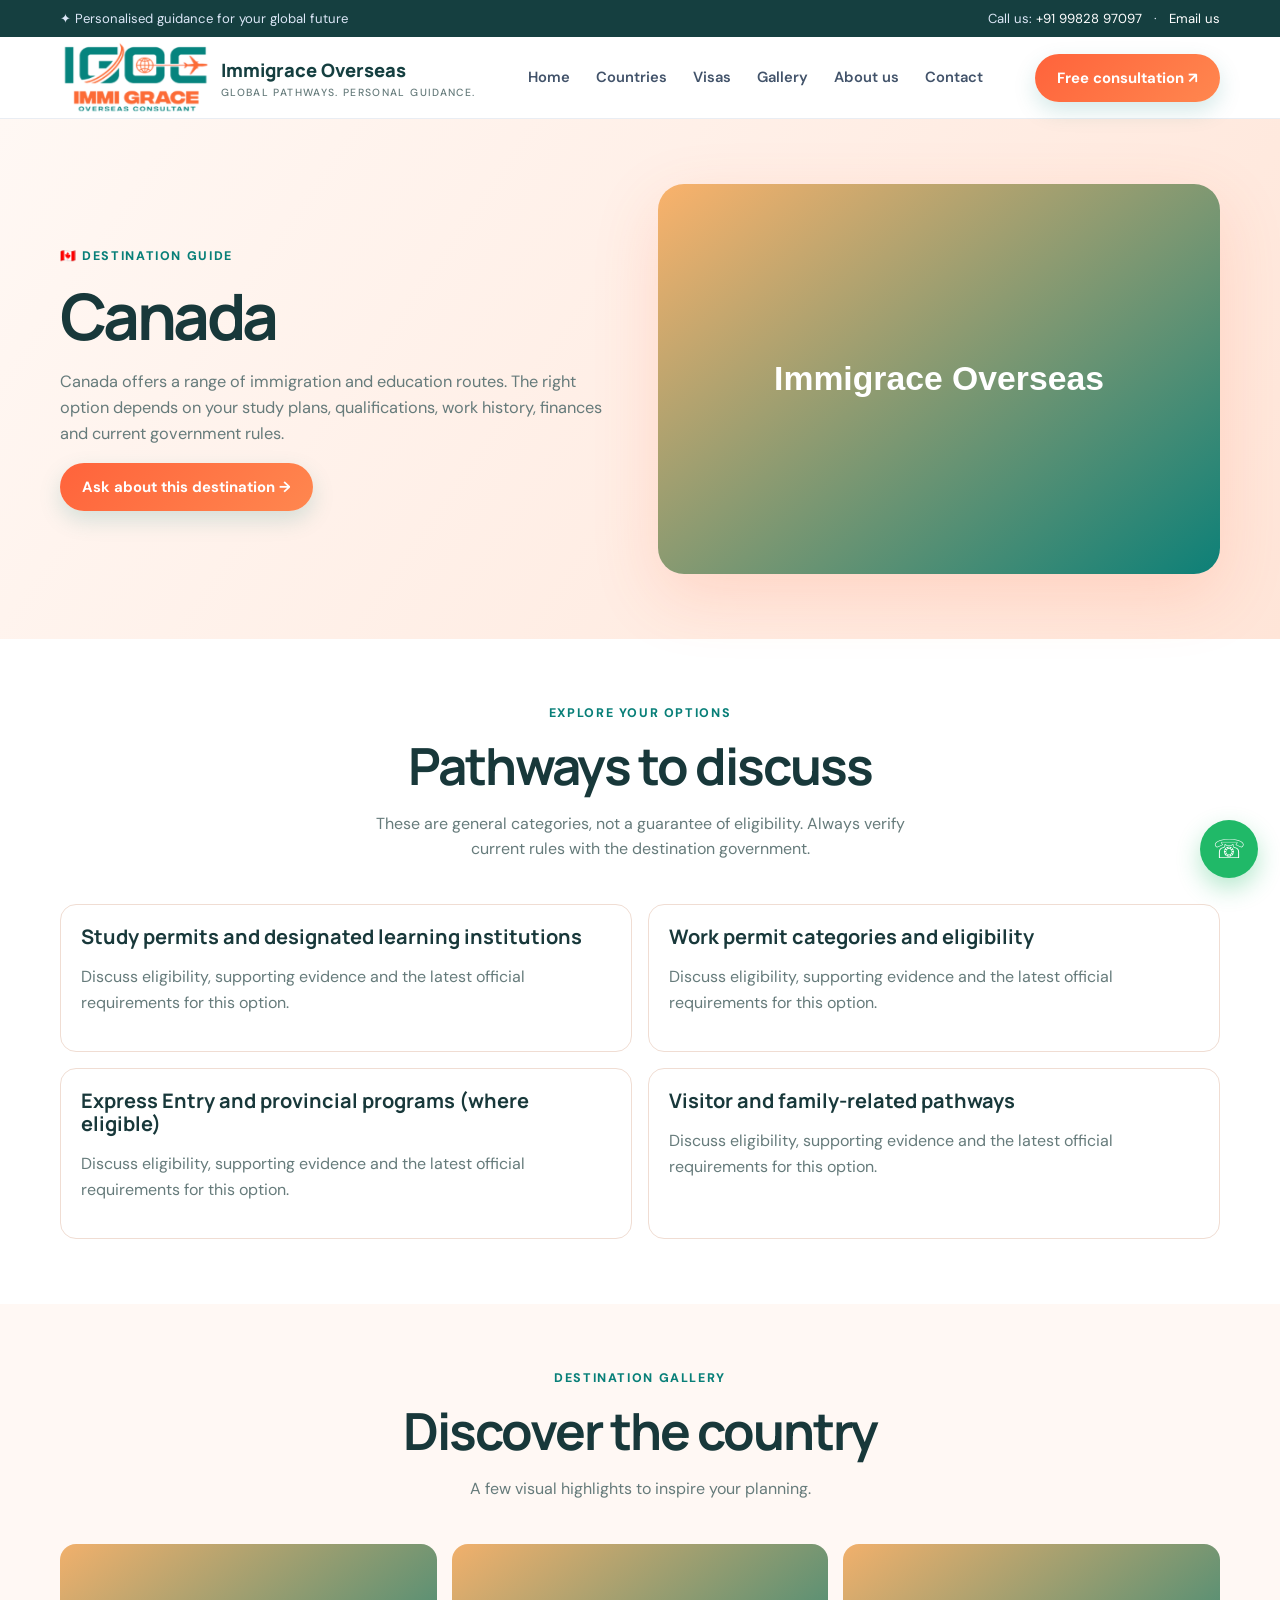
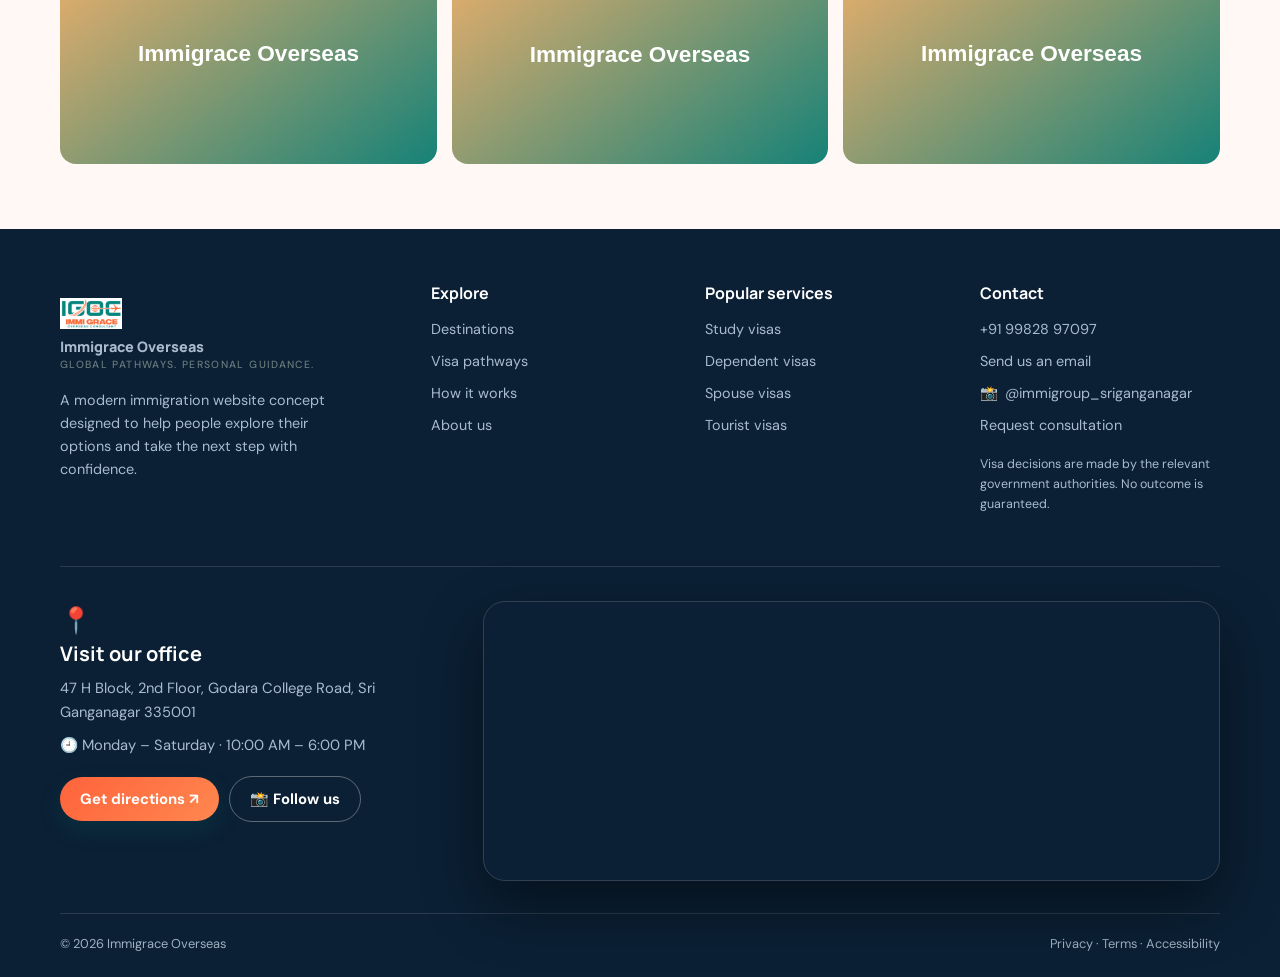
==== commit e2e4b049: "Make shared assets responsive and organize asset files Co-authored-by: Copilot <223556219+Copilot@us" ====
--- a/country.html
+++ b/country.html
@@ -1332,7 +1332,7 @@
         }
       }
     </style>
-    <link rel="stylesheet" href="enhance.css" />
+    <link rel="stylesheet" href="assets/css/enhance.css" />
   </head>
   <body>
     <div class="topbar">
@@ -1676,6 +1676,6 @@
         )
         .join("");
     </script>
-    <script src="enhance.js"></script>
+    <script src="assets/js/enhance.js"></script>
   </body>
 </html>
--- a/assets/css/enhance.css
+++ b/assets/css/enhance.css
@@ -0,0 +1,227 @@
+/* ===== Immigrace enhancements: animation + imagery ===== */
+.scroll-progress{position:fixed;top:0;left:0;height:4px;width:0;background:linear-gradient(90deg,#ff633b,#ffb36b,#087f78);z-index:100;transition:width .1s}
+.navbar{transition:height .3s,box-shadow .3s,background .3s,transform .3s,visibility .3s}.navbar.scrolled{height:76px;box-shadow:0 10px 30px rgba(21,63,64,.12);background:rgba(255,255,255,.92);backdrop-filter:blur(12px)}.navbar.footer-visible{transform:translateY(-100%);visibility:hidden;pointer-events:none}
+.nav-links a{position:relative}.nav-links a:after{content:"";position:absolute;left:0;bottom:-6px;height:2px;width:0;background:#ff633b;transition:width .3s}.nav-links a:hover:after{width:100%}
+/* hero slideshow */
+.hero-visual{perspective:900px}
+.hero-slides{position:relative;width:100%;height:450px;border-radius:32px 32px 110px 32px;overflow:hidden;box-shadow:var(--shadow);animation:girlFloat 6s ease-in-out infinite}
+.hero-slides img{position:absolute;inset:0;width:100%;height:100%;object-fit:cover;opacity:0;transform:scale(1.12);transition:opacity 1.2s ease,transform 7s ease}
+.hero-slides img.active{opacity:1;transform:scale(1)}
+.hero-slides .slide-label{position:absolute;left:22px;bottom:22px;z-index:3;background:rgba(255,255,255,.92);padding:8px 14px;border-radius:999px;font-weight:800;font-size:.85rem;color:var(--navy);animation:cardEntrance .6s both}
+.hero-blob{position:absolute;border-radius:50%;filter:blur(60px);opacity:.45;z-index:0;animation:blobMove 12s ease-in-out infinite}
+.hero-blob.b1{width:260px;height:260px;background:#ff9a73;top:-40px;left:-60px}.hero-blob.b2{width:300px;height:300px;background:#7fd6cb;bottom:-80px;right:30%;animation-delay:-5s}
+@keyframes blobMove{0%,100%{transform:translate(0,0) scale(1)}50%{transform:translate(40px,30px) scale(1.15)}}
+.hero-grid{z-index:1}
+.rotator{display:inline-block;color:#ff633b;min-width:1ch;border-right:3px solid #ff633b;padding-right:4px;animation:caret .8s step-end infinite}
+@keyframes caret{50%{border-color:transparent}}
+.hero-dots{position:absolute;right:-6px;top:50%;display:flex;flex-direction:column;gap:8px;z-index:4}
+.hero-dots button{width:9px;height:9px;border-radius:50%;border:0;background:#fff;opacity:.6;cursor:pointer;padding:0;transition:all .3s}.hero-dots button.active{height:24px;border-radius:99px;opacity:1;background:#ff633b}
+/* marquee */
+.marquee{background:linear-gradient(90deg,#ff633b,#ff874f);color:#fff;overflow:hidden;white-space:nowrap;padding:16px 0;transform:rotate(-1deg);margin:-14px -10px 0;position:relative;z-index:3;box-shadow:0 14px 30px rgba(255,99,59,.3)}
+.marquee-track{display:inline-flex;gap:46px;animation:marquee 28s linear infinite}.marquee:hover .marquee-track{animation-play-state:paused}
+.marquee span{font:800 1.05rem Manrope;letter-spacing:.04em;text-transform:uppercase}
+@keyframes marquee{to{transform:translateX(-50%)}}
+/* stats */
+.stat{transition:transform .3s}.stat:hover{transform:translateY(-4px)}.stat strong{background:linear-gradient(135deg,#153f40,#087f78);-webkit-background-clip:text;background-clip:text;color:transparent}
+/* cards */
+.country-card,.visa-card,.service-card{transform-style:preserve-3d;will-change:transform}
+.country-image:after{content:"";position:absolute;inset:0;background:linear-gradient(transparent 40%,rgba(21,63,64,.45));opacity:0;transition:opacity .4s}.country-card:hover .country-image:after{opacity:1}
+.country-card .text-link{display:inline-block;transition:transform .25s}.country-card:hover .text-link{transform:translateX(6px)}
+.flag{transition:transform .4s}.country-card:hover .flag{transform:scale(1.2) rotate(-6deg)}
+.visa-card{position:relative;overflow:hidden}.visa-card:before{content:"";position:absolute;left:0;top:0;height:4px;width:0;background:linear-gradient(90deg,#ff633b,#087f78);transition:width .5s}.visa-card:hover:before{width:100%}
+.visa-card .service-icon{transition:transform .4s}.visa-card:hover .service-icon{transform:rotate(-8deg) scale(1.12)}
+/* reveal variants */
+.reveal{transition-delay:var(--d,0s)}.reveal.from-left{transform:translateX(-45px)}.reveal.from-right{transform:translateX(45px)}.reveal.zoom{transform:scale(.9)}
+.reveal.from-left.visible,.reveal.from-right.visible,.reveal.zoom.visible{transform:none}
+/* process line */
+.process-grid .step{transition:transform .3s,background .3s}.process-grid .step:hover{transform:translateY(-8px);background:rgba(255,255,255,.06)}
+.step-num{animation:softPulse 3s infinite}
+/* parallax banner */
+.parallax{position:relative;min-height:440px;display:grid;place-items:center;text-align:center;color:#fff;padding:90px 0;background:linear-gradient(rgba(21,63,64,.72),rgba(21,63,64,.72)),url('https://images.unsplash.com/photo-1436491865332-7a61a109cc05?auto=format&fit=crop&w=1800&q=80') center/cover fixed}
+.parallax h2{color:#fff;max-width:800px;margin:0 auto 14px}.parallax p{color:#e3efee;max-width:600px;margin:0 auto 26px}
+.plane{position:absolute;font-size:2.4rem;top:18%;left:-10%;animation:fly 14s linear infinite;filter:drop-shadow(0 8px 10px rgba(0,0,0,.3))}
+@keyframes fly{0%{left:-10%;top:30%;transform:rotate(-10deg)}100%{left:110%;top:8%;transform:rotate(-10deg)}}
+.count-row{display:flex;justify-content:center;gap:50px;flex-wrap:wrap;margin-top:34px}.count-row div strong{display:block;font:800 2.4rem Manrope;color:#ffb39f}.count-row small{color:#d6e5e3}
+/* university/campus strip */
+.campus{background:#fff}.campus-grid{display:grid;grid-template-columns:repeat(4,1fr);gap:16px}
+.campus-item{position:relative;border-radius:22px;overflow:hidden;height:300px;box-shadow:0 12px 30px rgba(255,99,59,.12)}
+.campus-item:nth-child(even){margin-top:34px}.campus-item img{width:100%;height:100%;object-fit:cover;transition:transform .8s}.campus-item:hover img{transform:scale(1.12) rotate(1deg)}
+.campus-item div{position:absolute;inset:auto 0 0;padding:40px 18px 18px;color:#fff;background:linear-gradient(transparent,rgba(10,35,35,.85))}.campus-item h3{color:#fff;margin:0 0 4px;font-size:1.05rem}.campus-item small{opacity:.85}
+/* gallery + lightbox */
+.gallery-item{cursor:zoom-in}.gallery-caption{transform:translateY(8px);opacity:.92;transition:transform .35s}.gallery-item:hover .gallery-caption{transform:none}
+.lightbox{position:fixed;inset:0;background:rgba(10,30,30,.92);display:none;place-items:center;z-index:200;padding:30px;cursor:zoom-out}.lightbox.open{display:grid;animation:cardEntrance .3s both}.lightbox img{max-width:min(1100px,100%);max-height:86vh;border-radius:18px;box-shadow:0 30px 80px #0008}
+/* why section */
+.why-image{transition:transform .6s}.why-grid .reveal:hover .why-image{transform:scale(1.02)}
+.why-wrap{position:relative}.why-badge{position:absolute;right:-18px;bottom:30px;background:#fff;padding:16px 20px;border-radius:18px;box-shadow:var(--shadow);animation:float 5s ease-in-out infinite}.why-badge strong{display:block;color:#ff633b;font:800 1.5rem Manrope}
+/* testimonial */
+.quote-card{transition:transform .3s,box-shadow .3s}.testimonial-slide .quote-card:hover{transform:translateY(-8px);box-shadow:0 22px 50px #ff633b22}
+/* back to top + whatsapp pulse */
+.to-top{position:fixed;left:22px;bottom:22px;z-index:25;width:46px;height:46px;border-radius:50%;border:0;background:#153f40;color:#fff;font-size:1.2rem;cursor:pointer;opacity:0;pointer-events:none;transform:translateY(14px);transition:all .3s}.to-top.show{opacity:1;pointer-events:auto;transform:none}
+.whatsapp{animation:waPulse 2.4s infinite}@keyframes waPulse{0%{box-shadow:0 0 0 0 #20b96877}70%{box-shadow:0 0 0 18px #20b96800}100%{box-shadow:0 0 0 0 #20b96800}}
+.btn{position:relative;overflow:hidden}.btn:after{content:"";position:absolute;top:0;left:-80%;width:50%;height:100%;background:linear-gradient(120deg,transparent,rgba(255,255,255,.45),transparent);transform:skewX(-20deg)}.btn:hover:after{left:130%;transition:left .7s}
+@media(max-width:950px){.campus-grid{grid-template-columns:repeat(2,1fr)}.hero-slides{height:390px}.parallax{background-attachment:scroll}}
+@media(max-width:720px){.hero-slides{height:350px;border-radius:25px 25px 75px 25px}.campus-grid{grid-template-columns:1fr 1fr}.campus-item{height:210px}.campus-item:nth-child(even){margin-top:0}.marquee{margin:-8px -10px 0}.hero-dots{display:none}.why-badge{right:6px}.count-row{gap:26px}}
+@media(prefers-reduced-motion:reduce){.hero-slides,.marquee-track,.plane,.hero-blob,.rotator,.whatsapp,.step-num,.why-badge{animation:none!important}.reveal.from-left,.reveal.from-right,.reveal.zoom{transform:none;opacity:1}}
+
+/* ================= v2: destination cards, visa pathways, contact, map, gallery ================= */
+@property --ang{syntax:'<angle>';initial-value:0deg;inherits:false}
+@keyframes spinBorder{to{--ang:360deg}}
+@keyframes flagPop{0%{transform:scale(1)}40%{transform:scale(1.35) rotate(-10deg)}70%{transform:scale(.95) rotate(6deg)}100%{transform:scale(1.2) rotate(-6deg)}}
+@keyframes iconBob{0%,100%{translate:0 0}50%{translate:0 -6px}}
+@keyframes ringPulse{0%{transform:scale(.9);opacity:.9}100%{transform:scale(1.5);opacity:0}}
+@keyframes tilePop{0%{opacity:0;transform:translateY(26px) scale(.92)}100%{opacity:1;transform:none}}
+@keyframes pinDrop{0%{transform:translateY(-14px);opacity:0}60%{transform:translateY(4px);opacity:1}100%{transform:none}}
+.countries,#visas{position:relative;overflow:hidden}
+.countries .container,#visas .container{position:relative;z-index:1}
+.countries:before{content:"";position:absolute;width:440px;height:440px;border-radius:50%;background:radial-gradient(circle,#ffb36b66,transparent 70%);top:-140px;right:-140px;animation:blobMove 14s ease-in-out infinite;pointer-events:none}
+#visas:before{content:"";position:absolute;width:420px;height:420px;border-radius:50%;background:radial-gradient(circle,#7fd6cb55,transparent 70%);bottom:-150px;left:-130px;animation:blobMove 16s ease-in-out infinite;animation-delay:-6s;pointer-events:none}
+#visas:after{content:"";position:absolute;width:260px;height:260px;border-radius:50%;background:radial-gradient(circle,#ff9a7355,transparent 70%);top:40px;right:-60px;animation:blobMove 12s ease-in-out infinite;pointer-events:none}
+
+/* destination cards */
+.country-card{position:relative;isolation:isolate;transition:transform .5s cubic-bezier(.2,.8,.2,1),box-shadow .5s,border-color .5s}
+.country-card.reveal{opacity:0;transform:translateY(64px) scale(.9) rotate(var(--rot,0deg))}
+.country-card.reveal.visible{opacity:1;transform:none}
+.country-card:nth-child(odd){--rot:-2.5deg}.country-card:nth-child(even){--rot:2.5deg}
+.country-card:hover{box-shadow:0 30px 70px rgba(255,99,59,.28);border-color:transparent}
+.country-card:before{content:"";position:absolute;inset:0;border-radius:inherit;padding:2.5px;background:conic-gradient(from var(--ang),#ff633b,#ffb36b,#087f78,#7fd6cb,#ff633b);-webkit-mask:linear-gradient(#000 0 0) content-box,linear-gradient(#000 0 0);-webkit-mask-composite:xor;mask:linear-gradient(#000 0 0) content-box exclude,linear-gradient(#000 0 0);opacity:0;transition:opacity .45s;animation:spinBorder 4s linear infinite;pointer-events:none;z-index:5}
+.country-card:hover:before{opacity:1}
+.country-card:after{content:"";position:absolute;top:0;left:-130%;width:55%;height:100%;background:linear-gradient(110deg,transparent,rgba(255,255,255,.5),transparent);transform:skewX(-18deg);z-index:4;pointer-events:none}
+.country-card:hover:after{left:170%;transition:left 1s ease}
+.country-image img{transform:scale(1.03);transition:transform 1s cubic-bezier(.2,.8,.2,1),filter .6s}
+.country-card:hover .country-image img{transform:scale(1.16) translate(calc(var(--px,0)*-12px),calc(var(--py,0)*-10px));filter:saturate(1.15) brightness(1.04)}
+.country-image:before{content:"Explore pathways →";position:absolute;left:50%;top:50%;z-index:3;white-space:nowrap;background:rgba(255,255,255,.96);color:var(--navy);font:800 .85rem Manrope,sans-serif;padding:10px 18px;border-radius:999px;box-shadow:0 12px 30px #0003;opacity:0;transform:translate(-50%,-20%) scale(.8);transition:opacity .4s,transform .5s cubic-bezier(.2,.8,.2,1)}
+.country-card:hover .country-image:before{opacity:1;transform:translate(-50%,-50%) scale(1)}
+.flag{z-index:4}.country-card:hover .flag{animation:flagPop .7s forwards}
+.country-content h3{position:relative;display:inline-block}
+.country-content h3:after{content:"";position:absolute;left:0;bottom:-5px;height:3px;width:0;border-radius:3px;background:linear-gradient(90deg,#ff633b,#ffb36b);transition:width .55s cubic-bezier(.2,.8,.2,1)}
+.country-card:hover .country-content h3:after{width:100%}
+.country-card:hover,.visa-card:hover{transition-duration:.18s,.5s,.5s}
+.country-card.settled,.visa-card.settled{transition-delay:0s!important}
+
+/* visa pathways */
+.visa-grid{counter-reset:visa;perspective:1200px}
+.visa-card{isolation:isolate;counter-increment:visa;transition:transform .5s cubic-bezier(.2,.8,.2,1),box-shadow .5s,border-color .5s}
+.visa-card.reveal{opacity:0;transform:rotateX(26deg) translateY(56px) scale(.94);transform-origin:50% 100%}
+.visa-card.reveal.visible{opacity:1;transform:none}
+.visa-card:hover{box-shadow:0 28px 64px rgba(255,99,59,.26);border-color:#ffb39f}
+.visa-card:after{content:"";position:absolute;inset:0;background:radial-gradient(260px circle at var(--mx,50%) var(--my,50%),rgba(255,99,59,.17),transparent 70%);opacity:0;transition:opacity .4s;z-index:-1;pointer-events:none}
+.visa-card:hover:after{opacity:1}
+.visa-card h3:before{content:counter(visa,decimal-leading-zero);position:absolute;right:18px;top:10px;font:800 3.4rem Manrope,sans-serif;line-height:1;color:rgba(255,99,59,.09);transition:transform .5s,color .5s;pointer-events:none}
+.visa-card:hover h3:before{color:rgba(255,99,59,.22);transform:translateY(-5px) scale(1.12)}
+.visa-card .service-icon{position:relative;animation:iconBob 4s ease-in-out infinite;animation-delay:calc(var(--i,0)*.45s)}
+.visa-card .service-icon:after{content:"";position:absolute;inset:-4px;border-radius:19px;border:2px solid #ff633b;opacity:0;pointer-events:none}
+.visa-card:hover .service-icon:after{animation:ringPulse 1.1s ease-out infinite}
+.visa-card .text-link{display:inline-block;transition:transform .3s,color .3s}
+.visa-card:hover .text-link{transform:translateX(7px);color:#e84d28}
+
+/* contact + footer map */
+.contact-item a{color:var(--blue);font-weight:700;text-decoration:none}.contact-item a:hover{text-decoration:underline}
+.contact-item{transition:transform .3s}.contact-item:hover{transform:translateX(6px)}
+.contact-item .service-icon{transition:transform .4s,background .3s}.contact-item:hover .service-icon{transform:rotate(-8deg) scale(1.1);background:#ffe1d2}
+.footer-map{display:grid;grid-template-columns:.8fr 1.5fr;gap:30px;align-items:stretch;border-top:1px solid #ffffff20;padding:34px 0 32px}
+.footer-map-info h4{color:#fff;font-size:1.25rem;margin-bottom:12px}
+.footer-map-info p{color:#a9bbce;font-size:.92rem;max-width:none;margin:0 0 10px}
+.footer-map-info .pin{display:inline-block;font-size:1.6rem;animation:pinDrop 1s both}
+.footer-map-info .btn{margin:8px 10px 0 0;padding:12px 20px}
+.btn.ghost-light{background:transparent;border:1px solid #ffffff55;box-shadow:none;color:#fff}.btn.ghost-light:hover{background:#ffffff18}
+.map-frame{position:relative;border-radius:22px;overflow:hidden;min-height:280px;border:1px solid #ffffff26;box-shadow:0 24px 60px #0007}
+.map-frame iframe{position:absolute;inset:0;width:100%;height:100%;border:0}
+.footer-grid a.ig{display:flex;align-items:center;gap:7px}
+
+/* gallery button */
+.view-all-wrap{text-align:center;margin-top:34px}
+.view-all-wrap .btn{padding:16px 30px;font-size:1rem}
+.view-all-wrap .btn span{display:inline-block;transition:transform .3s}.view-all-wrap .btn:hover span{transform:translateX(6px)}
+
+@media(max-width:900px){.footer-map{grid-template-columns:1fr}.map-frame{min-height:250px}}
+@media(hover:none){.country-image:before{display:none}}
+@media(prefers-reduced-motion:reduce){.country-card.reveal,.visa-card.reveal{opacity:1;transform:none}.country-card:before,.visa-card .service-icon,.countries:before,#visas:before,#visas:after{animation:none!important}}
+
+/* Responsive site navigation */
+@media(max-width:1100px){
+  .navbar .nav-cta{display:none}
+  .navbar .menu-btn{
+    display:inline-flex;
+    flex:0 0 44px;
+    width:44px;
+    height:44px;
+    align-items:center;
+    justify-content:center;
+    padding:0;
+    color:var(--navy);
+    cursor:pointer;
+  }
+  .navbar .nav-links,
+  .navbar .nav-links.open{
+    position:absolute;
+    top:100%;
+    left:0;
+    right:0;
+    z-index:1;
+    display:none;
+    width:100%;
+    max-height:calc(100vh - 100px);
+    overflow-y:auto;
+    padding:12px 24px 20px;
+    flex-direction:column;
+    align-items:stretch;
+    gap:0;
+    background:#fff;
+    border-top:1px solid var(--line);
+    box-shadow:0 18px 25px #102a4312;
+  }
+  .navbar .nav-links.open{display:flex}
+  .navbar .nav-links a{
+    min-height:48px;
+    padding:12px 0;
+    border-bottom:1px solid var(--line);
+    font-size:1rem;
+  }
+  .navbar .nav-links a:last-child{border:0}
+}
+
+/* Keep the complete logo visible consistently across pages. */
+.navbar .brand-logo{
+  width:clamp(125px,13vw,150px);
+  height:auto;
+  max-height:76px;
+  object-fit:contain;
+}
+
+@media(max-width:720px){
+  .navbar,
+  .navbar.scrolled{height:82px}
+  .navbar .nav-inner{gap:10px}
+  .navbar .brand{gap:0}
+  .navbar .brand-logo{
+    width:clamp(140px,40vw,155px);
+    height:auto;
+    max-height:78px;
+    object-fit:contain;
+  }
+  .navbar .brand span{display:none}
+  .navbar .nav-links,
+  .navbar .nav-links.open{padding:10px 20px 18px}
+  .topbar{font-size:.72rem}
+  .topbar .container{gap:4px 12px}
+  body > main{padding-top:82px}
+}
+
+@media(max-width:360px){
+  .navbar .nav-links,
+  .navbar .nav-links.open{padding-right:15px;padding-left:15px}
+}
+
+.navbar{
+  position:fixed;
+  top:var(--topbar-height,0px);
+  left:0;
+  right:0;
+  width:100%;
+}
+body > main{padding-top:82px}
+
+@media(max-width:720px){
+  .navbar.scrolled{height:82px}
+  body > main{padding-top:82px}
+}
